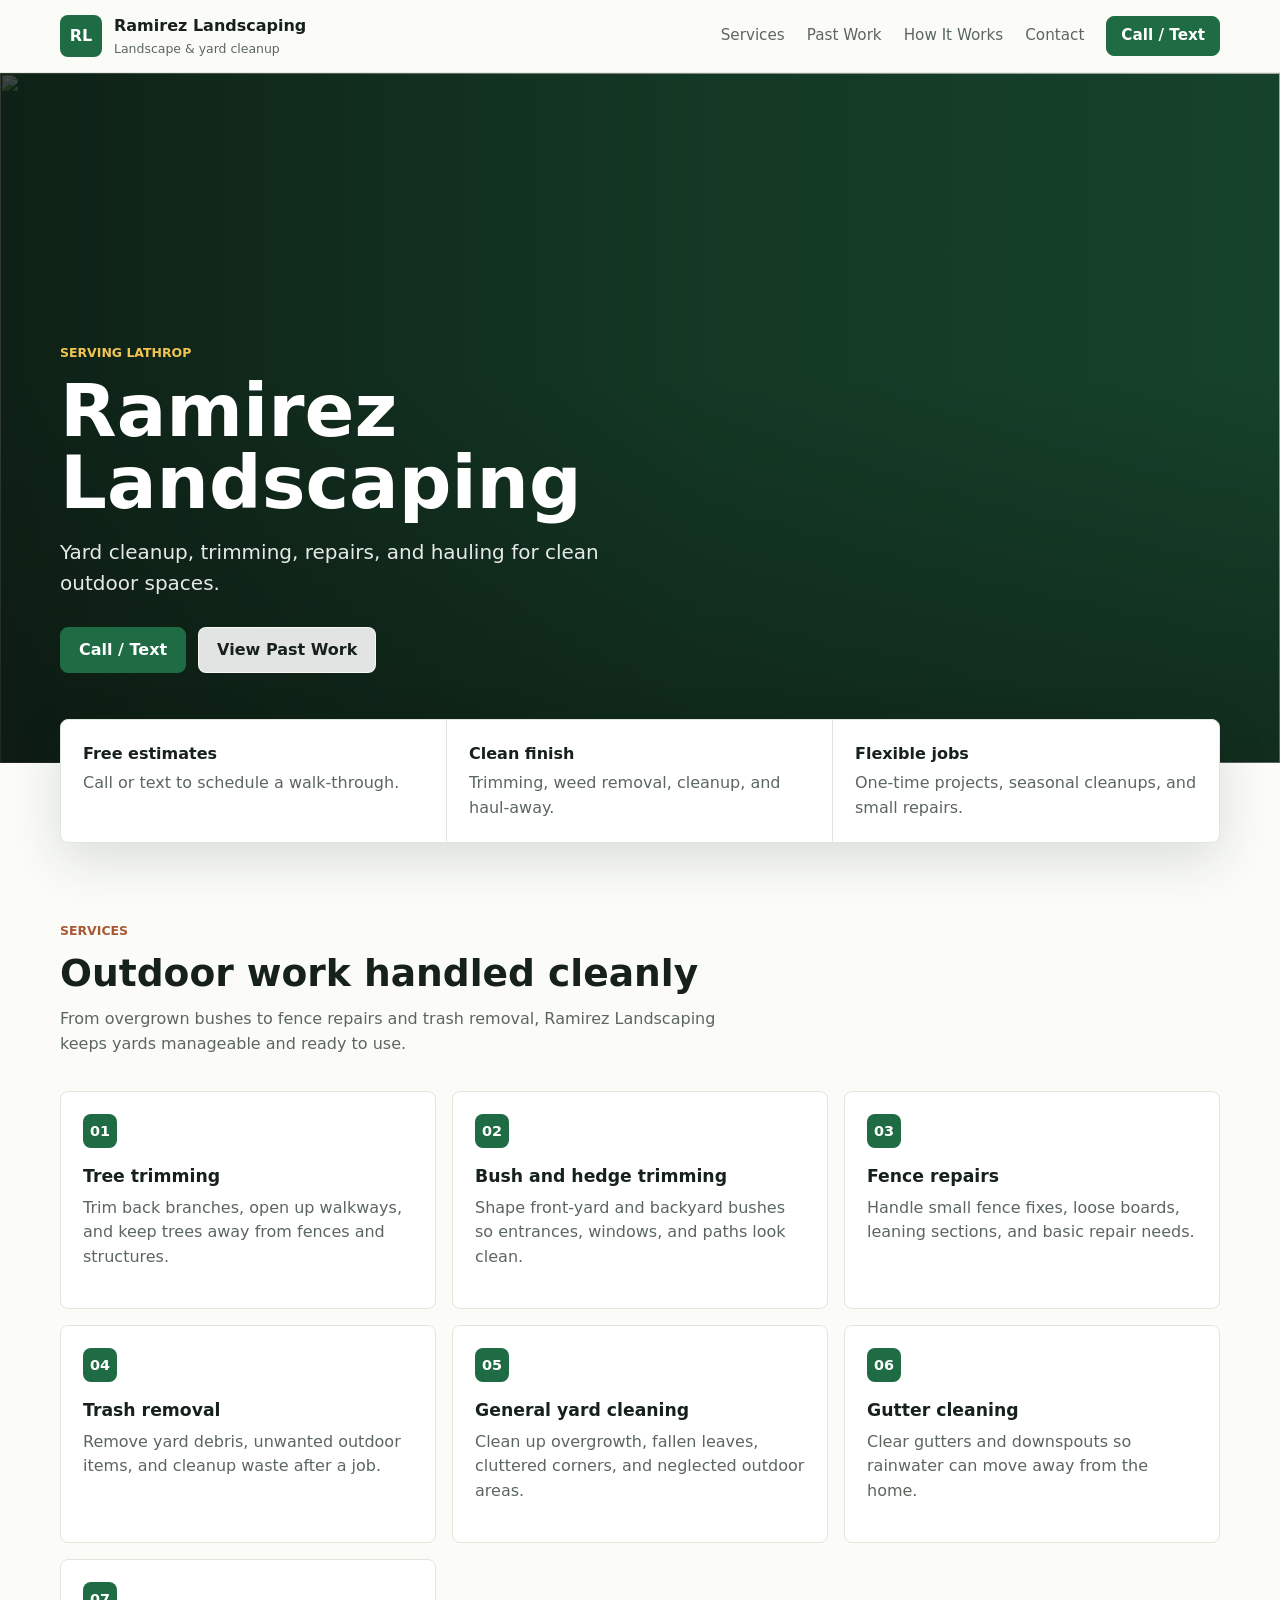
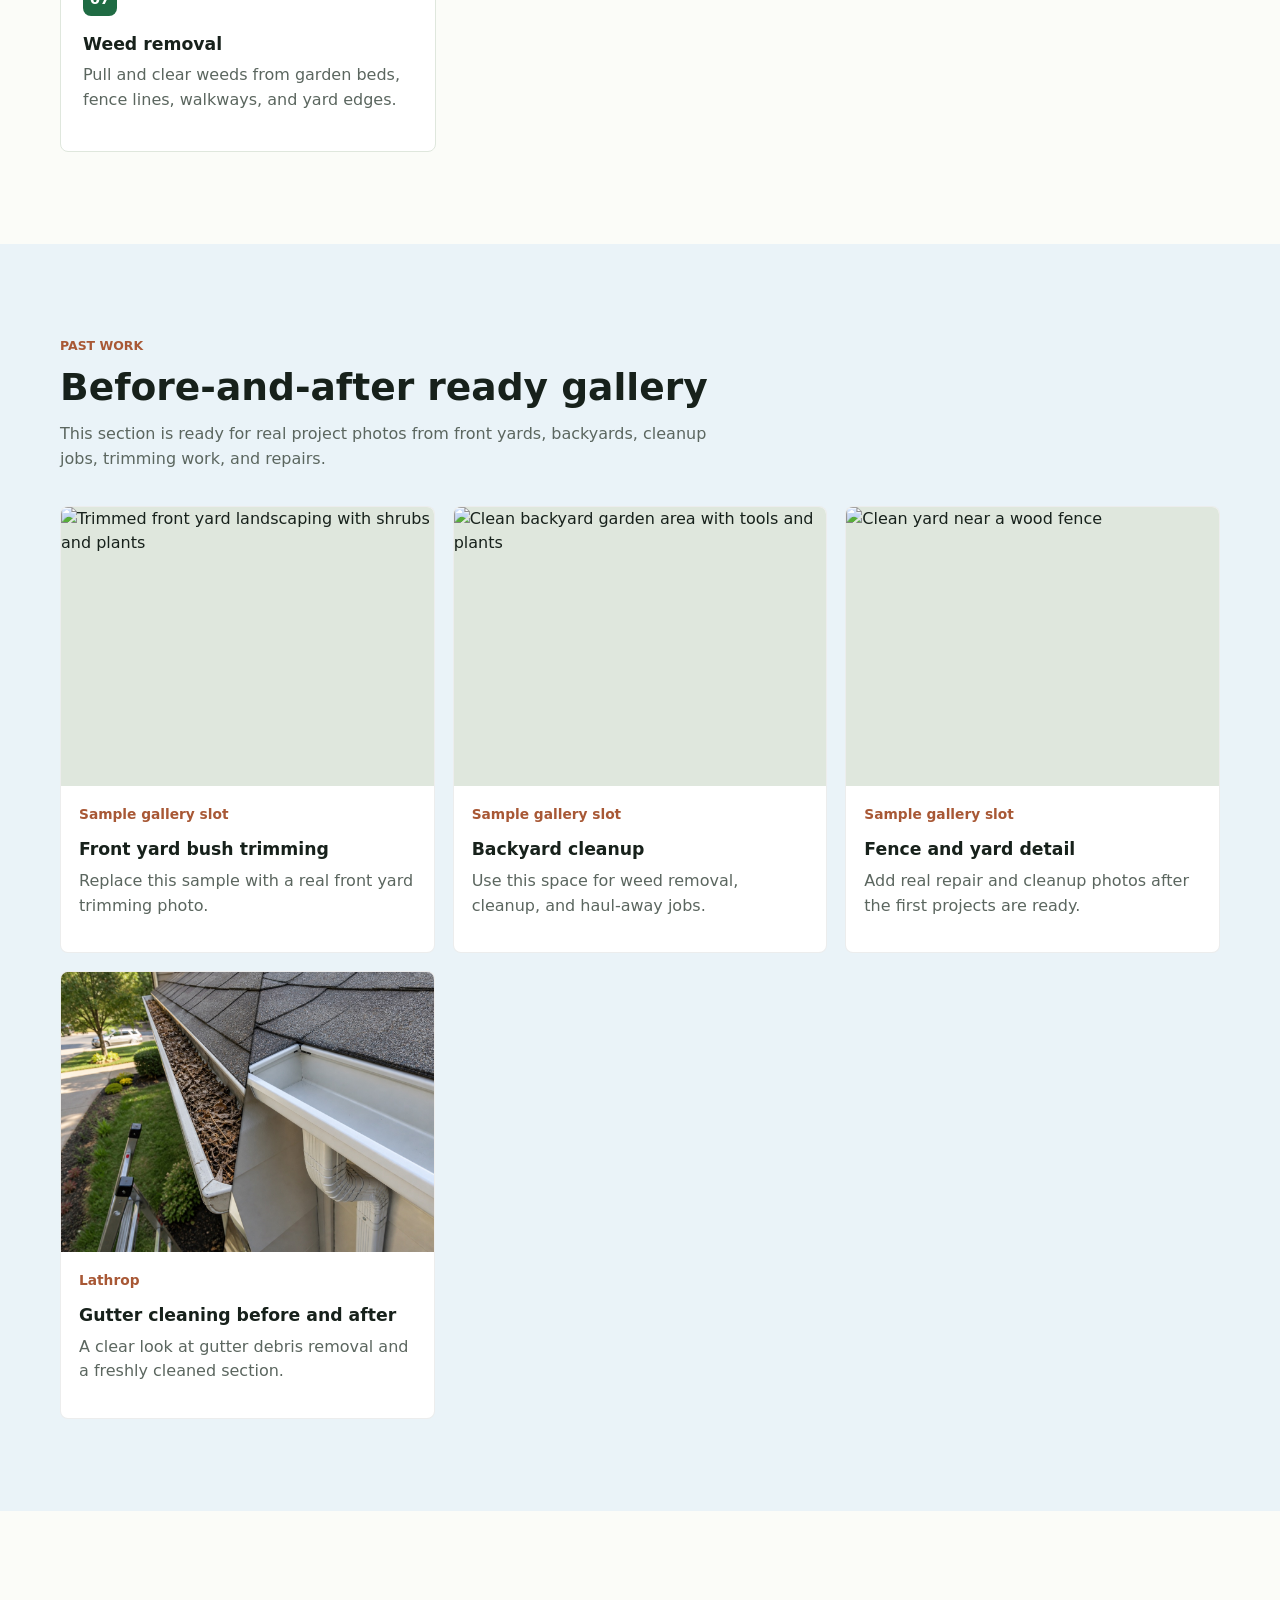
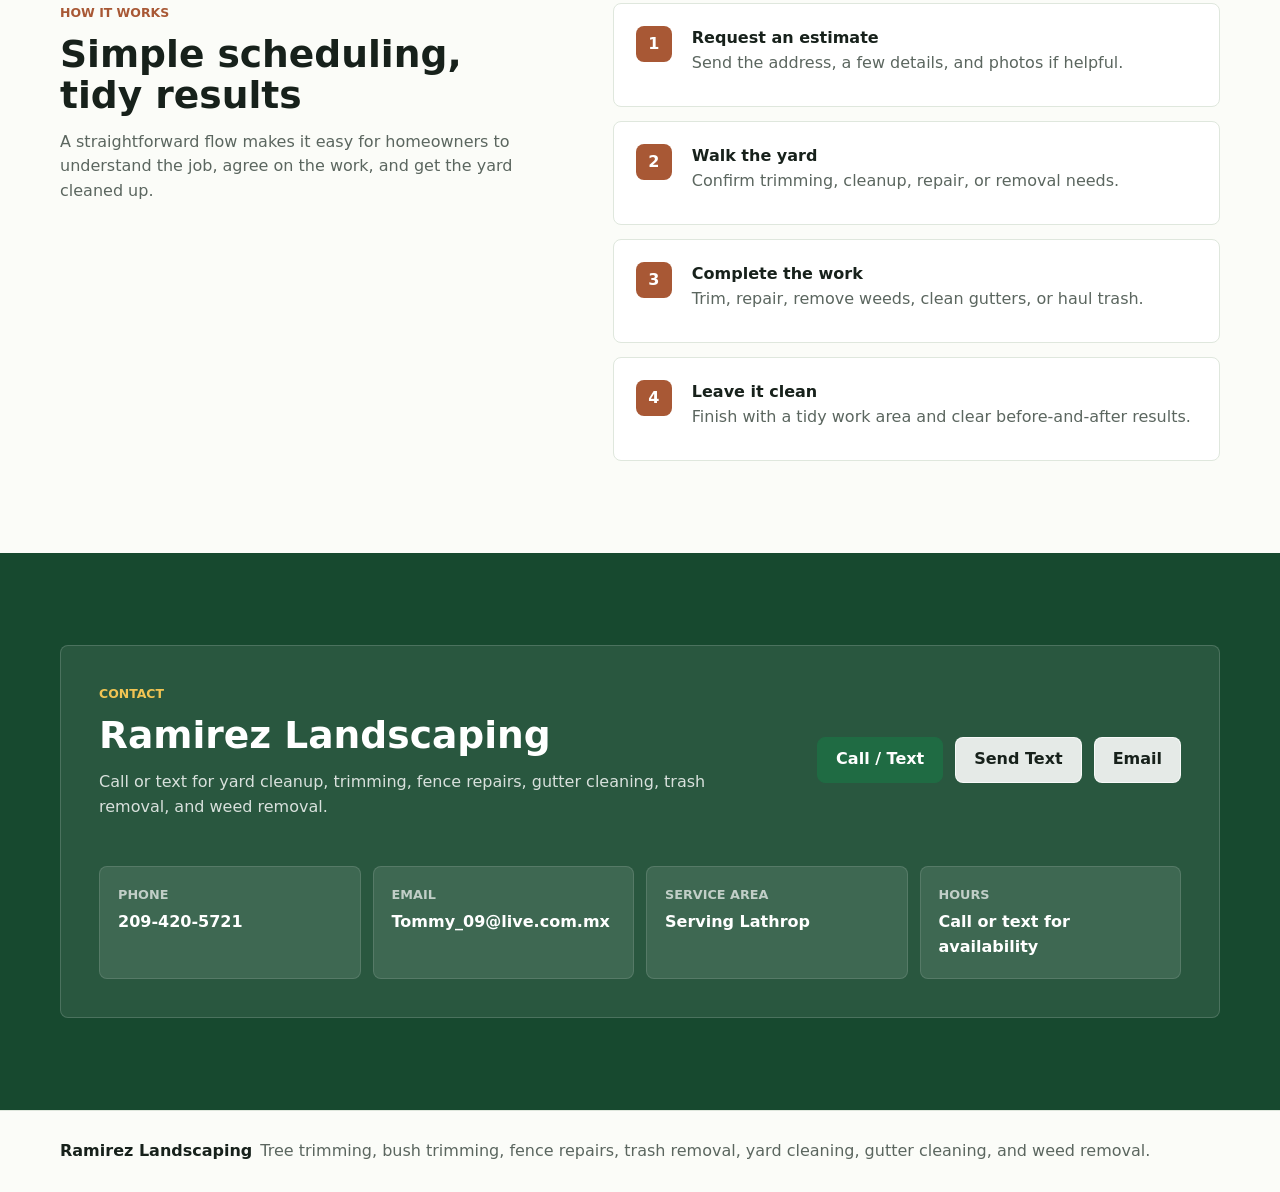
==== index.html @ eb2d7d8d "Initial Ramirez Landscaping website" ====
<!doctype html>
<html lang="en">
  <head>
    <meta charset="utf-8">
    <meta name="viewport" content="width=device-width, initial-scale=1">
    <title>Ramirez Landscaping | Lathrop Yard Cleaning, Trimming, Repairs</title>
    <meta
      name="description"
      content="Ramirez Landscaping helps Lathrop homeowners with tree trimming, bush trimming, fence repairs, trash removal, yard cleaning, gutter cleaning, and weed removal."
    >
    <meta property="og:title" content="Ramirez Landscaping">
    <meta
      property="og:description"
      content="Lathrop landscaping, trimming, repairs, and cleanup services."
    >
    <meta property="og:type" content="website">
    <link rel="preconnect" href="https://images.unsplash.com">
    <link rel="stylesheet" href="styles.css">
  </head>
  <body>
    <a class="skip-link" href="#main">Skip to content</a>

    <header class="site-header">
      <nav class="nav-shell" aria-label="Primary navigation">
        <a class="brand" href="#top" aria-label="Ramirez Landscaping home">
          <span class="brand-mark">RL</span>
          <span>
            <strong data-site-field="businessName">Ramirez Landscaping</strong>
            <small data-site-field="shortLine">Landscape & yard cleanup</small>
          </span>
        </a>

        <button class="menu-toggle" type="button" aria-expanded="false" aria-controls="site-menu">
          <span></span>
          <span></span>
          <span></span>
        </button>

        <div class="site-menu" id="site-menu">
          <a href="#services">Services</a>
          <a href="#work">Past Work</a>
          <a href="#process">How It Works</a>
          <a href="#contact">Contact</a>
          <a class="button button-small js-phone-link" href="#contact">Call / Text</a>
        </div>
      </nav>
    </header>

    <main id="main">
      <section class="hero" id="top">
        <div class="hero-media" aria-hidden="true">
          <img
            data-site-field="heroImage"
            src="https://images.unsplash.com/photo-1416879595882-3373a0480b5b?auto=format&fit=crop&w=1800&q=82"
            alt=""
          >
        </div>
        <div class="hero-content">
          <p class="eyebrow" data-site-field="serviceArea">Serving Lathrop</p>
          <h1 data-site-field="businessName">Ramirez Landscaping</h1>
          <p class="hero-copy" data-site-field="tagline">
            Yard cleanup, trimming, repairs, and hauling for clean outdoor spaces.
          </p>
          <div class="hero-actions" aria-label="Contact actions">
            <a class="button js-phone-link" href="#contact">Call / Text</a>
            <a class="button button-quiet" href="#work">View Past Work</a>
          </div>
        </div>
      </section>

      <section class="quick-strip" aria-label="Service highlights">
        <div>
          <strong>Free estimates</strong>
          <span data-site-field="estimateLine">Call or text to schedule a walk-through.</span>
        </div>
        <div>
          <strong>Clean finish</strong>
          <span>Trimming, weed removal, cleanup, and haul-away.</span>
        </div>
        <div>
          <strong>Flexible jobs</strong>
          <span>One-time projects, seasonal cleanups, and small repairs.</span>
        </div>
      </section>

      <section class="section section-tight" id="services">
        <div class="section-heading">
          <p class="eyebrow">Services</p>
          <h2>Outdoor work handled cleanly</h2>
          <p>
            From overgrown bushes to fence repairs and trash removal, Ramirez Landscaping keeps yards manageable and ready to use.
          </p>
        </div>
        <div class="service-grid" data-services></div>
      </section>

      <section class="section section-band" id="work">
        <div class="section-heading">
          <p class="eyebrow">Past Work</p>
          <h2>Before-and-after ready gallery</h2>
          <p>
            This section is ready for real project photos from front yards, backyards, cleanup jobs, trimming work, and repairs.
          </p>
        </div>
        <div class="gallery-grid" data-gallery></div>
      </section>

      <section class="section" id="process">
        <div class="split-layout">
          <div class="section-heading section-heading-left">
            <p class="eyebrow">How It Works</p>
            <h2>Simple scheduling, tidy results</h2>
            <p>
              A straightforward flow makes it easy for homeowners to understand the job, agree on the work, and get the yard cleaned up.
            </p>
          </div>
          <ol class="process-list">
            <li>
              <strong>Request an estimate</strong>
              <span>Send the address, a few details, and photos if helpful.</span>
            </li>
            <li>
              <strong>Walk the yard</strong>
              <span>Confirm trimming, cleanup, repair, or removal needs.</span>
            </li>
            <li>
              <strong>Complete the work</strong>
              <span>Trim, repair, remove weeds, clean gutters, or haul trash.</span>
            </li>
            <li>
              <strong>Leave it clean</strong>
              <span>Finish with a tidy work area and clear before-and-after results.</span>
            </li>
          </ol>
        </div>
      </section>

      <section class="contact-section" id="contact">
        <div class="contact-panel">
          <div>
            <p class="eyebrow">Contact</p>
            <h2 data-site-field="businessName">Ramirez Landscaping</h2>
            <p data-site-field="contactIntro">
              Call or text for yard cleanup, trimming, fence repairs, gutter cleaning, trash removal, and weed removal.
            </p>
          </div>
          <div class="contact-actions">
            <a class="button js-phone-link" href="#contact">Call / Text</a>
            <a class="button button-quiet js-sms-link" href="#contact">Send Text</a>
            <a class="button button-quiet js-email-link" href="#contact">Email</a>
          </div>
          <dl class="contact-details">
            <div>
              <dt>Phone</dt>
              <dd data-site-field="phoneDisplay">Add phone number before launch</dd>
            </div>
            <div>
              <dt>Email</dt>
              <dd data-site-field="email">Add email before launch</dd>
            </div>
            <div>
              <dt>Service area</dt>
              <dd data-site-field="serviceArea">Serving Lathrop</dd>
            </div>
            <div>
              <dt>Hours</dt>
              <dd data-site-field="hours">Call or text for availability</dd>
            </div>
          </dl>
        </div>
      </section>
    </main>

    <footer class="site-footer">
      <p>
        <strong data-site-field="businessName">Ramirez Landscaping</strong>
        <span data-site-field="footerLine">Tree trimming, bush trimming, fence repairs, trash removal, yard cleaning, gutter cleaning, and weed removal.</span>
      </p>
    </footer>

    <script src="scripts/main.js"></script>
    <script src="https://identity.netlify.com/v1/netlify-identity-widget.js"></script>
  </body>
</html>
---- styles.css ----
:root {
  --ink: #17211b;
  --muted: #5b665f;
  --paper: #fbfcf8;
  --surface: #ffffff;
  --line: #dfe7dd;
  --green: #1f6b43;
  --green-dark: #17492f;
  --clay: #a85835;
  --sun: #f1c453;
  --sky: #eaf3f8;
  --shadow: 0 16px 50px rgba(23, 33, 27, 0.14);
  --max-width: 1160px;
}

* {
  box-sizing: border-box;
}

html {
  scroll-behavior: smooth;
}

body {
  margin: 0;
  color: var(--ink);
  background: var(--paper);
  font-family: Inter, ui-sans-serif, system-ui, -apple-system, BlinkMacSystemFont, "Segoe UI", sans-serif;
  line-height: 1.55;
}

img {
  display: block;
  max-width: 100%;
}

a {
  color: inherit;
  text-decoration: none;
}

.skip-link {
  position: absolute;
  left: 16px;
  top: -80px;
  z-index: 30;
  padding: 10px 14px;
  color: var(--surface);
  background: var(--green-dark);
  border-radius: 6px;
}

.skip-link:focus {
  top: 16px;
}

.site-header {
  position: sticky;
  top: 0;
  z-index: 20;
  background: rgba(251, 252, 248, 0.93);
  border-bottom: 1px solid rgba(223, 231, 221, 0.8);
  backdrop-filter: blur(14px);
}

.nav-shell {
  width: min(var(--max-width), calc(100% - 32px));
  min-height: 72px;
  margin: 0 auto;
  display: flex;
  align-items: center;
  justify-content: space-between;
  gap: 24px;
}

.brand {
  display: inline-flex;
  align-items: center;
  gap: 12px;
  min-width: 0;
}

.brand-mark {
  width: 42px;
  height: 42px;
  display: grid;
  place-items: center;
  flex: 0 0 auto;
  color: var(--surface);
  background: var(--green);
  border-radius: 8px;
  font-weight: 800;
}

.brand strong,
.brand small {
  display: block;
}

.brand strong {
  font-size: 1rem;
}

.brand small {
  color: var(--muted);
  font-size: 0.78rem;
}

.site-menu {
  display: flex;
  align-items: center;
  gap: 22px;
  color: var(--muted);
  font-size: 0.95rem;
}

.site-menu a:not(.button):hover {
  color: var(--green-dark);
}

.menu-toggle {
  width: 42px;
  height: 42px;
  display: none;
  place-items: center;
  gap: 4px;
  padding: 10px;
  background: var(--surface);
  border: 1px solid var(--line);
  border-radius: 8px;
}

.menu-toggle span {
  width: 18px;
  height: 2px;
  background: var(--ink);
}

.button {
  display: inline-flex;
  align-items: center;
  justify-content: center;
  min-height: 46px;
  padding: 0 18px;
  color: var(--surface);
  background: var(--green);
  border: 1px solid var(--green);
  border-radius: 8px;
  font-weight: 750;
  white-space: nowrap;
  transition: transform 150ms ease, background 150ms ease, border-color 150ms ease;
}

.button:hover {
  background: var(--green-dark);
  border-color: var(--green-dark);
  transform: translateY(-1px);
}

.button-small {
  min-height: 40px;
  padding: 0 14px;
}

.button-quiet {
  color: var(--ink);
  background: rgba(255, 255, 255, 0.88);
  border-color: rgba(255, 255, 255, 0.72);
}

.button-quiet:hover {
  color: var(--surface);
}

.hero {
  position: relative;
  min-height: 690px;
  display: grid;
  align-items: end;
  overflow: hidden;
  background: var(--green-dark);
}

.hero-media {
  position: absolute;
  inset: 0;
}

.hero-media::after {
  content: "";
  position: absolute;
  inset: 0;
  background:
    linear-gradient(90deg, rgba(12, 22, 15, 0.78), rgba(12, 22, 15, 0.3) 55%, rgba(12, 22, 15, 0.1)),
    linear-gradient(0deg, rgba(12, 22, 15, 0.52), rgba(12, 22, 15, 0.04) 56%);
}

.hero-media img {
  width: 100%;
  height: 100%;
  object-fit: cover;
}

.hero-content {
  position: relative;
  z-index: 1;
  width: min(var(--max-width), calc(100% - 32px));
  margin: 0 auto;
  padding: 0 0 90px;
  color: var(--surface);
}

.eyebrow {
  margin: 0 0 12px;
  color: var(--clay);
  font-size: 0.78rem;
  font-weight: 850;
  text-transform: uppercase;
}

.hero .eyebrow {
  color: var(--sun);
}

h1,
h2,
h3,
p {
  margin-top: 0;
}

h1 {
  max-width: 760px;
  margin-bottom: 18px;
  font-size: 4.6rem;
  line-height: 0.98;
}

h2 {
  margin-bottom: 14px;
  font-size: 2.35rem;
  line-height: 1.08;
}

h3 {
  margin-bottom: 8px;
  font-size: 1.08rem;
  line-height: 1.25;
}

.hero-copy {
  max-width: 620px;
  margin-bottom: 28px;
  color: rgba(255, 255, 255, 0.9);
  font-size: 1.25rem;
}

.hero-actions,
.contact-actions {
  display: flex;
  flex-wrap: wrap;
  gap: 12px;
}

.quick-strip {
  width: min(var(--max-width), calc(100% - 32px));
  margin: -44px auto 0;
  position: relative;
  z-index: 4;
  display: grid;
  grid-template-columns: repeat(3, minmax(0, 1fr));
  overflow: hidden;
  background: var(--surface);
  border: 1px solid var(--line);
  border-radius: 8px;
  box-shadow: var(--shadow);
}

.quick-strip div {
  min-height: 112px;
  padding: 22px;
  border-right: 1px solid var(--line);
}

.quick-strip div:last-child {
  border-right: 0;
}

.quick-strip strong,
.quick-strip span {
  display: block;
}

.quick-strip span {
  margin-top: 4px;
  color: var(--muted);
}

.section {
  width: min(var(--max-width), calc(100% - 32px));
  margin: 0 auto;
  padding: 92px 0;
}

.section-tight {
  padding-top: 78px;
}

.section-band {
  width: 100%;
  max-width: none;
  padding-right: max(16px, calc((100% - var(--max-width)) / 2));
  padding-left: max(16px, calc((100% - var(--max-width)) / 2));
  background: var(--sky);
}

.section-heading {
  max-width: 680px;
  margin-bottom: 34px;
}

.section-heading p:not(.eyebrow),
.contact-panel p,
.process-list span,
.service-card p,
.gallery-card p {
  color: var(--muted);
}

.section-heading-left {
  margin-bottom: 0;
}

.service-grid {
  display: grid;
  grid-template-columns: repeat(3, minmax(0, 1fr));
  gap: 16px;
}

.service-card {
  min-height: 184px;
  padding: 22px;
  background: var(--surface);
  border: 1px solid var(--line);
  border-radius: 8px;
}

.service-card .service-number {
  display: inline-flex;
  align-items: center;
  justify-content: center;
  width: 34px;
  height: 34px;
  margin-bottom: 18px;
  color: var(--surface);
  background: var(--green);
  border-radius: 8px;
  font-weight: 850;
  font-size: 0.9rem;
}

.gallery-grid {
  display: grid;
  grid-template-columns: repeat(3, minmax(0, 1fr));
  gap: 18px;
}

.gallery-card {
  overflow: hidden;
  background: var(--surface);
  border: 1px solid rgba(23, 33, 27, 0.08);
  border-radius: 8px;
}

.gallery-card img {
  width: 100%;
  aspect-ratio: 4 / 3;
  object-fit: cover;
  background: #dfe7dd;
}

.gallery-card div {
  padding: 18px;
}

.gallery-card .location {
  color: var(--clay);
  font-size: 0.86rem;
  font-weight: 800;
}

.split-layout {
  display: grid;
  grid-template-columns: minmax(0, 0.9fr) minmax(0, 1.1fr);
  gap: 56px;
  align-items: start;
}

.process-list {
  margin: 0;
  padding: 0;
  list-style: none;
  display: grid;
  gap: 14px;
  counter-reset: steps;
}

.process-list li {
  position: relative;
  min-height: 104px;
  padding: 22px 22px 22px 78px;
  background: var(--surface);
  border: 1px solid var(--line);
  border-radius: 8px;
  counter-increment: steps;
}

.process-list li::before {
  content: counter(steps);
  position: absolute;
  left: 22px;
  top: 22px;
  width: 36px;
  height: 36px;
  display: grid;
  place-items: center;
  color: var(--surface);
  background: var(--clay);
  border-radius: 8px;
  font-weight: 850;
}

.process-list strong,
.process-list span {
  display: block;
}

.contact-section {
  padding: 92px 16px;
  background: var(--green-dark);
}

.contact-panel {
  width: min(var(--max-width), 100%);
  margin: 0 auto;
  padding: 38px;
  display: grid;
  grid-template-columns: minmax(0, 1.2fr) auto;
  gap: 30px;
  align-items: center;
  color: var(--surface);
  background: rgba(255, 255, 255, 0.08);
  border: 1px solid rgba(255, 255, 255, 0.16);
  border-radius: 8px;
}

.contact-panel .eyebrow {
  color: var(--sun);
}

.contact-panel p {
  max-width: 660px;
  color: rgba(255, 255, 255, 0.82);
}

.contact-details {
  grid-column: 1 / -1;
  margin: 0;
  display: grid;
  grid-template-columns: repeat(4, minmax(0, 1fr));
  gap: 12px;
}

.contact-details div {
  min-height: 96px;
  padding: 18px;
  background: rgba(255, 255, 255, 0.1);
  border: 1px solid rgba(255, 255, 255, 0.12);
  border-radius: 8px;
}

.contact-details dt {
  margin-bottom: 6px;
  color: rgba(255, 255, 255, 0.68);
  font-size: 0.8rem;
  font-weight: 850;
  text-transform: uppercase;
}

.contact-details dd {
  margin: 0;
  overflow-wrap: anywhere;
  font-weight: 750;
}

.site-footer {
  padding: 28px 16px;
  color: var(--muted);
  background: var(--paper);
  border-top: 1px solid var(--line);
}

.site-footer p {
  width: min(var(--max-width), 100%);
  margin: 0 auto;
  display: flex;
  flex-wrap: wrap;
  gap: 8px;
}

.site-footer strong {
  color: var(--ink);
}

@media (max-width: 900px) {
  h1 {
    font-size: 3.35rem;
  }

  h2 {
    font-size: 2rem;
  }

  .menu-toggle {
    display: grid;
  }

  .site-menu {
    position: absolute;
    left: 16px;
    right: 16px;
    top: 76px;
    display: none;
    flex-direction: column;
    align-items: stretch;
    gap: 0;
    padding: 8px;
    background: var(--surface);
    border: 1px solid var(--line);
    border-radius: 8px;
    box-shadow: var(--shadow);
  }

  .site-menu.is-open {
    display: flex;
  }

  .site-menu a {
    padding: 12px;
  }

  .site-menu .button {
    margin-top: 6px;
  }

  .quick-strip,
  .service-grid,
  .gallery-grid,
  .split-layout,
  .contact-panel,
  .contact-details {
    grid-template-columns: 1fr;
  }

  .quick-strip div {
    border-right: 0;
    border-bottom: 1px solid var(--line);
  }

  .quick-strip div:last-child {
    border-bottom: 0;
  }

  .contact-panel {
    padding: 28px;
  }
}

@media (max-width: 560px) {
  .nav-shell {
    width: min(100% - 24px, var(--max-width));
    min-height: 66px;
  }

  .brand small {
    display: none;
  }

  .brand-mark {
    width: 38px;
    height: 38px;
  }

  .hero {
    min-height: 620px;
  }

  .hero-content {
    width: min(100% - 24px, var(--max-width));
    padding-bottom: 76px;
  }

  h1 {
    font-size: 2.55rem;
  }

  h2 {
    font-size: 1.72rem;
  }

  .hero-copy {
    font-size: 1.05rem;
  }

  .button {
    width: 100%;
  }

  .quick-strip,
  .section {
    width: min(100% - 24px, var(--max-width));
  }

  .section {
    padding: 68px 0;
  }

  .section-band {
    width: 100%;
    padding-right: 12px;
    padding-left: 12px;
  }

  .service-card,
  .gallery-card div,
  .process-list li {
    padding: 18px;
  }

  .process-list li {
    padding-left: 68px;
  }

  .process-list li::before {
    left: 18px;
    top: 18px;
  }

  .contact-section {
    padding: 68px 12px;
  }

  .contact-panel {
    padding: 22px;
  }
}
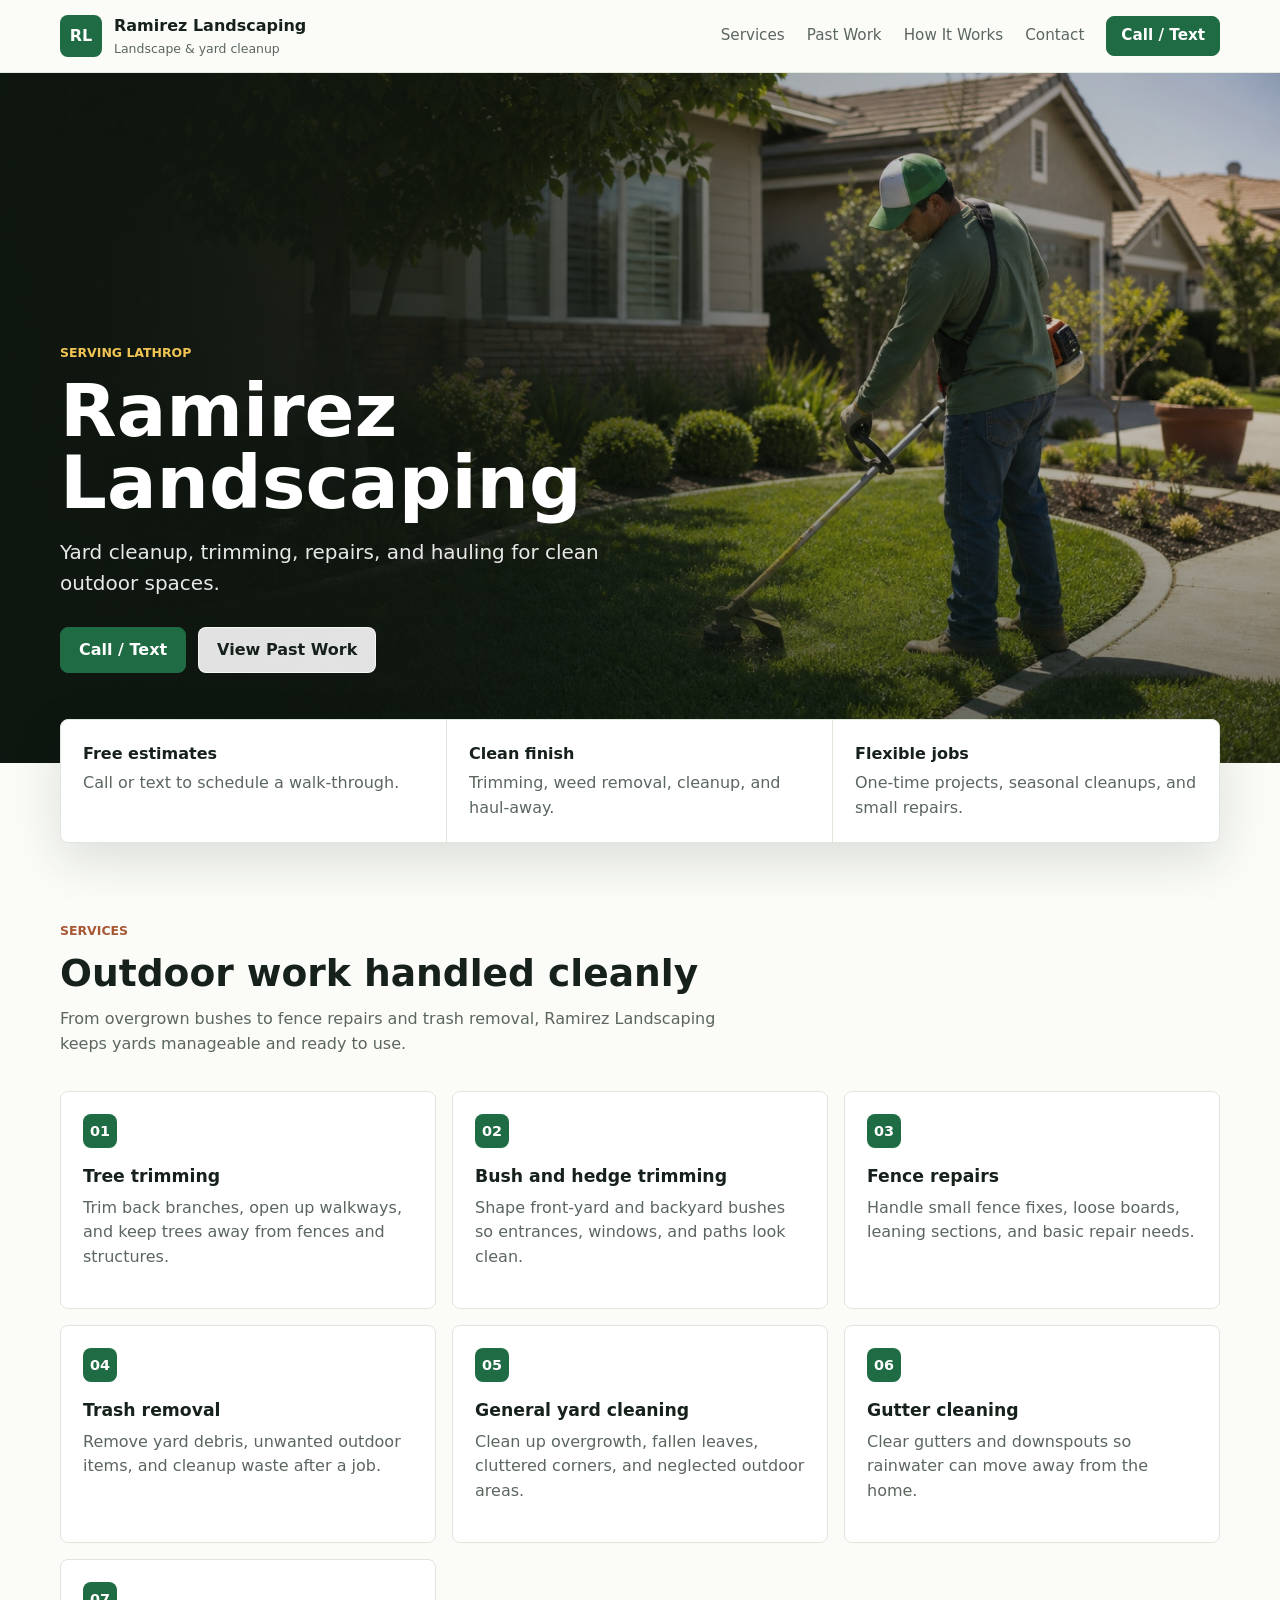
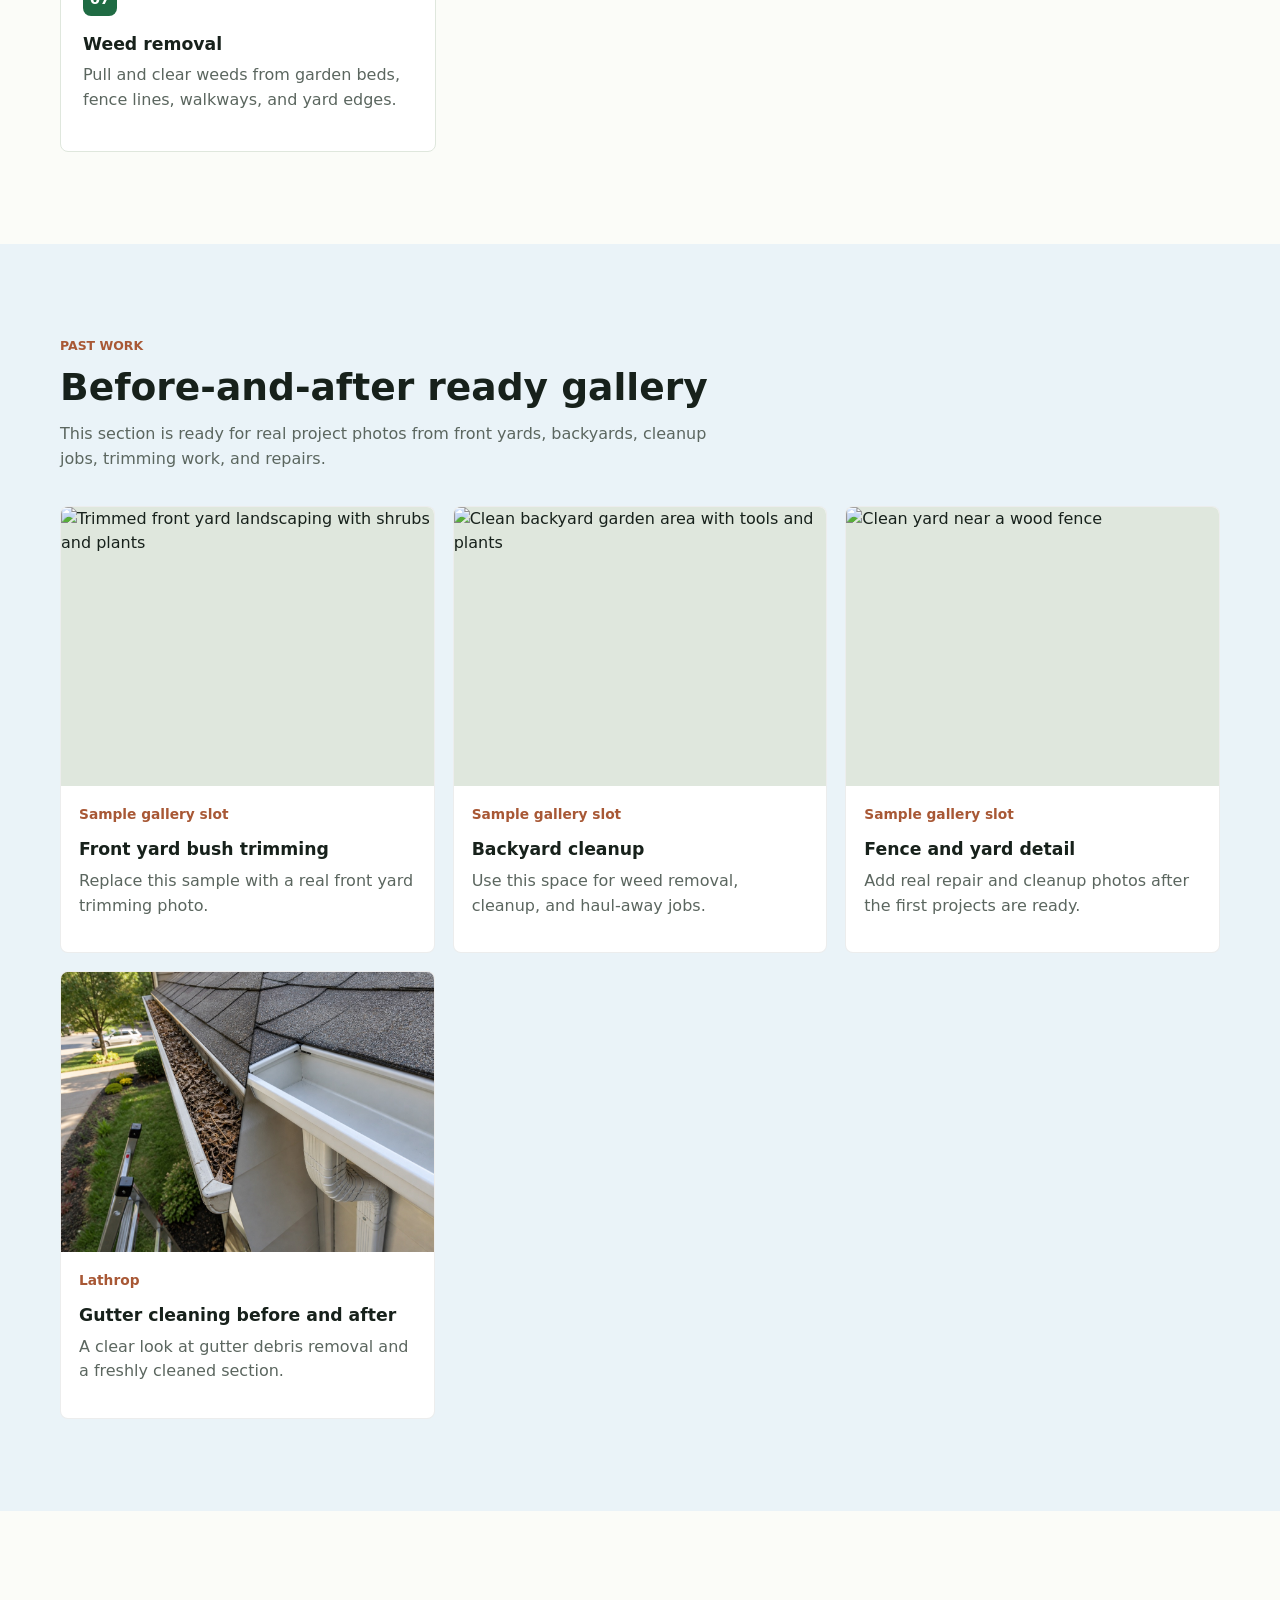
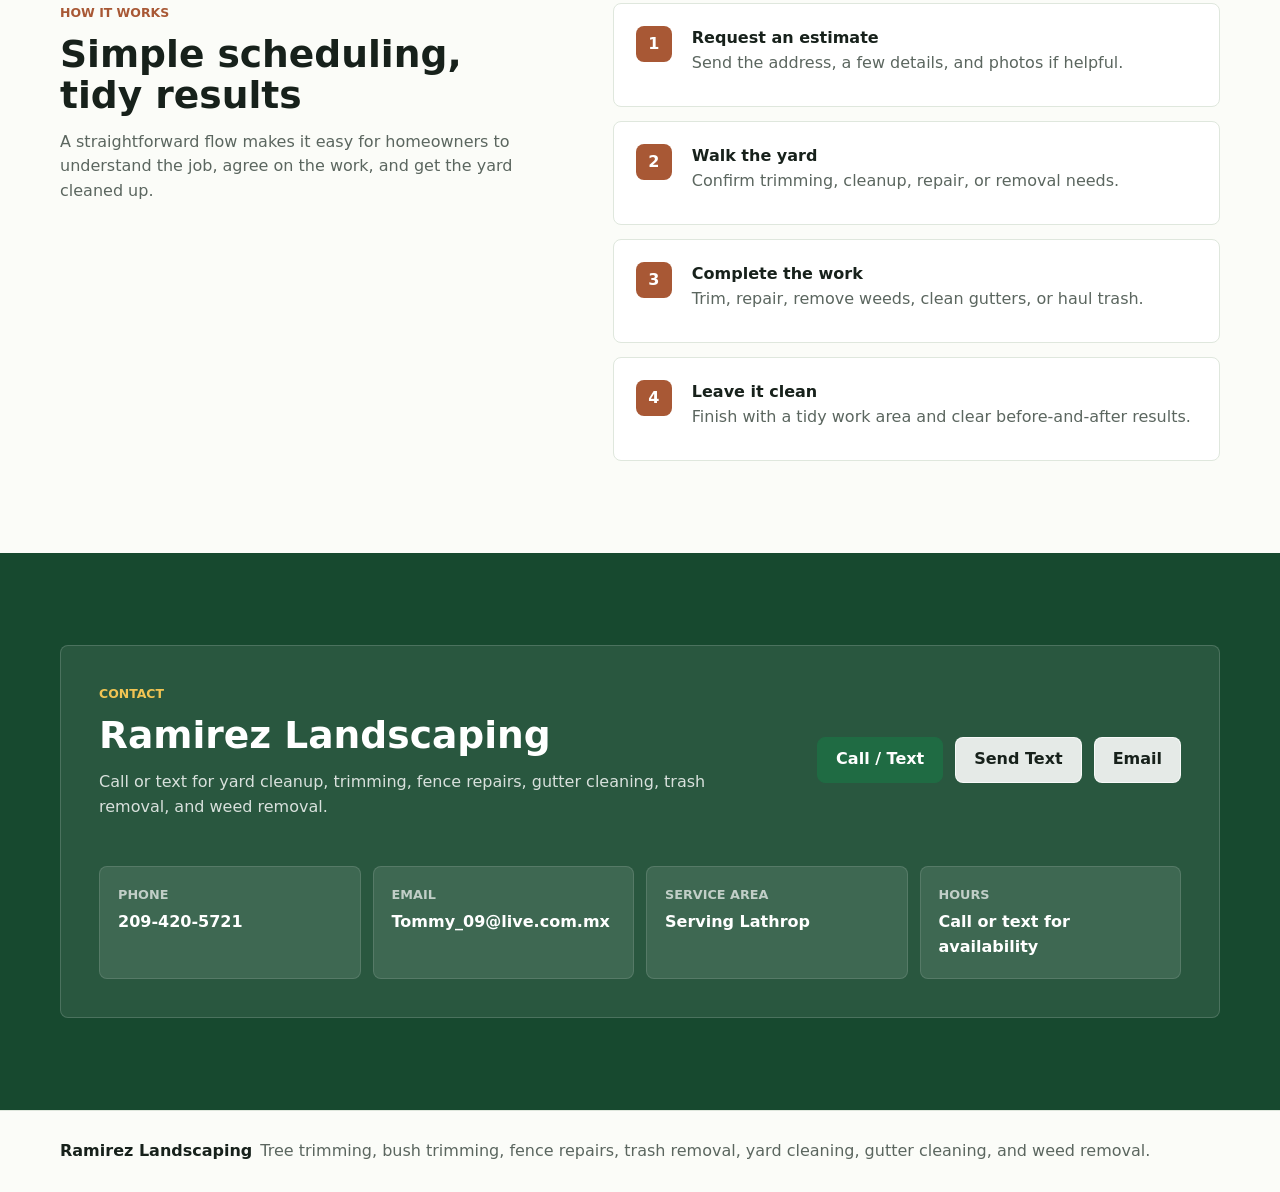
==== commit a21355a8: "Update homepage hero image" ====
--- a/index.html
+++ b/index.html
@@ -51,7 +51,7 @@
         <div class="hero-media" aria-hidden="true">
           <img
             data-site-field="heroImage"
-            src="https://images.unsplash.com/photo-1416879595882-3373a0480b5b?auto=format&fit=crop&w=1800&q=82"
+            src="/assets/uploads/hero-lawn-trimming.jpg"
             alt=""
           >
         </div>
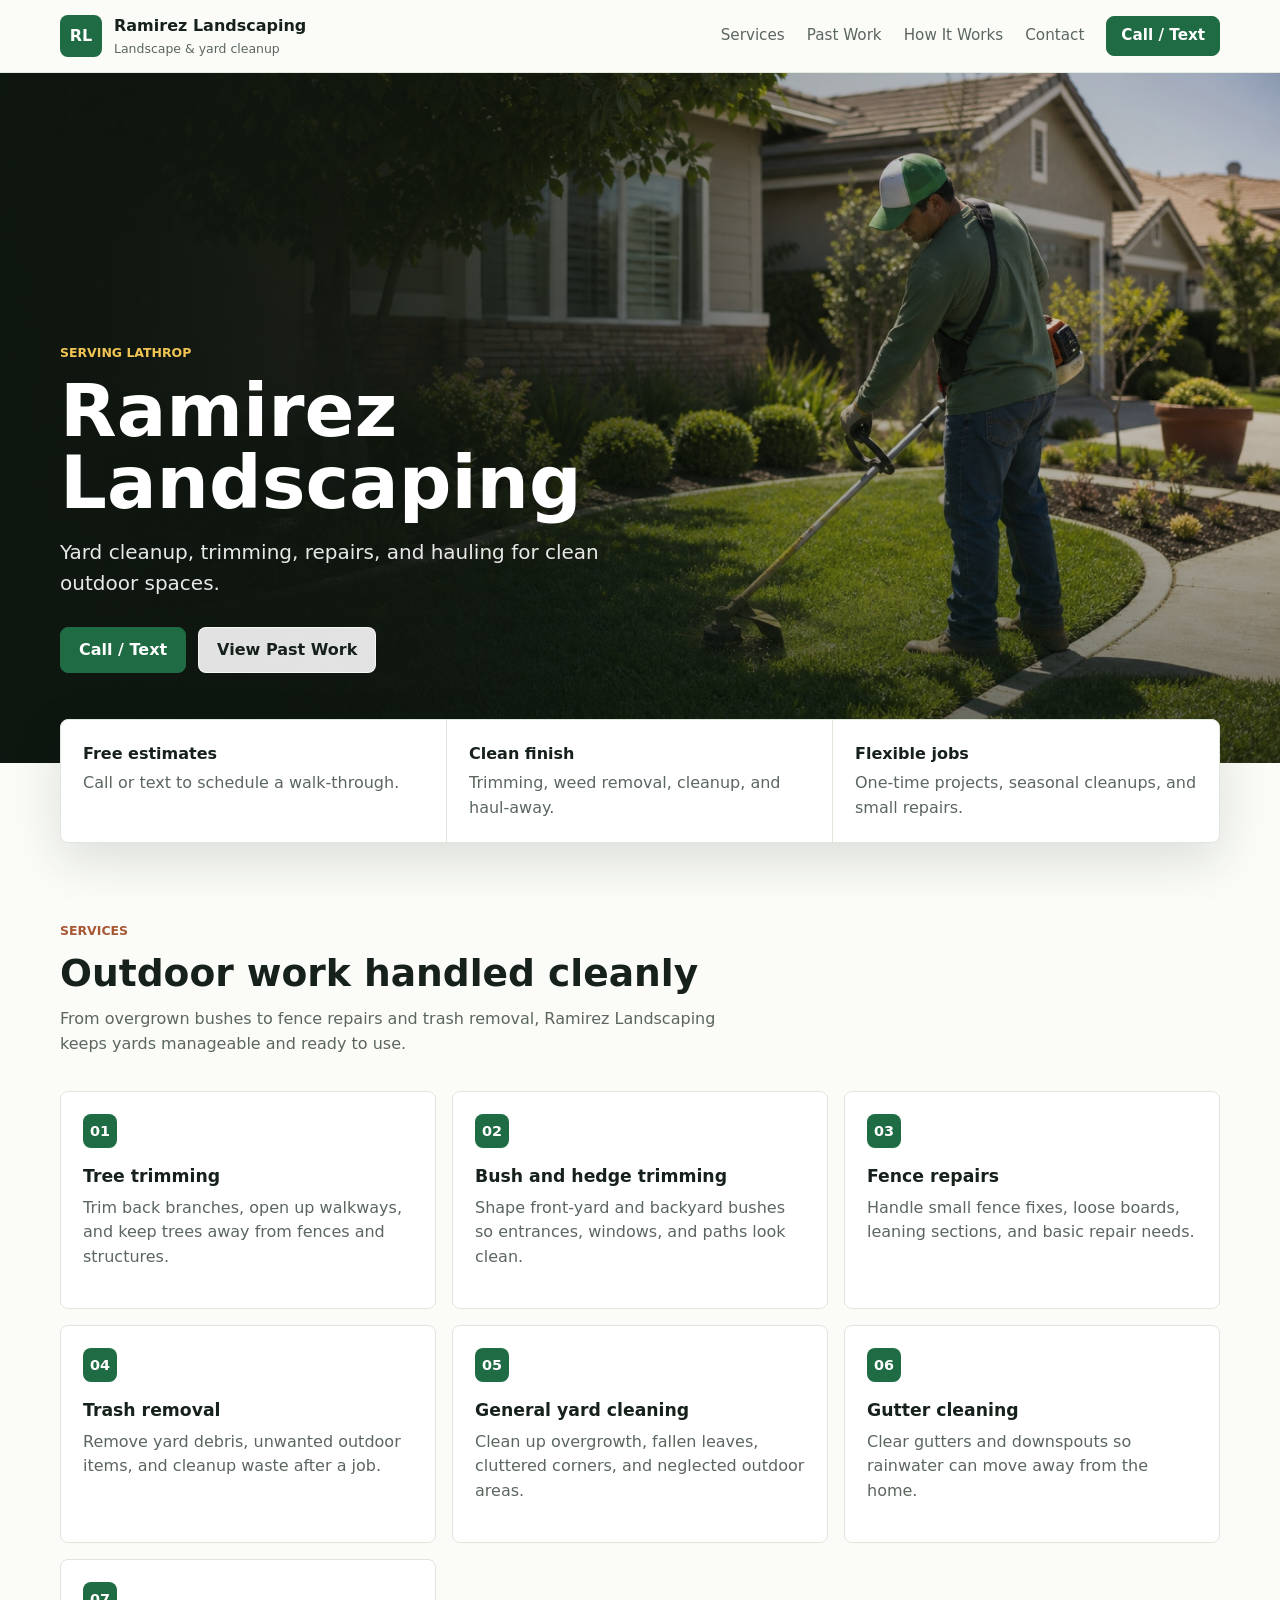
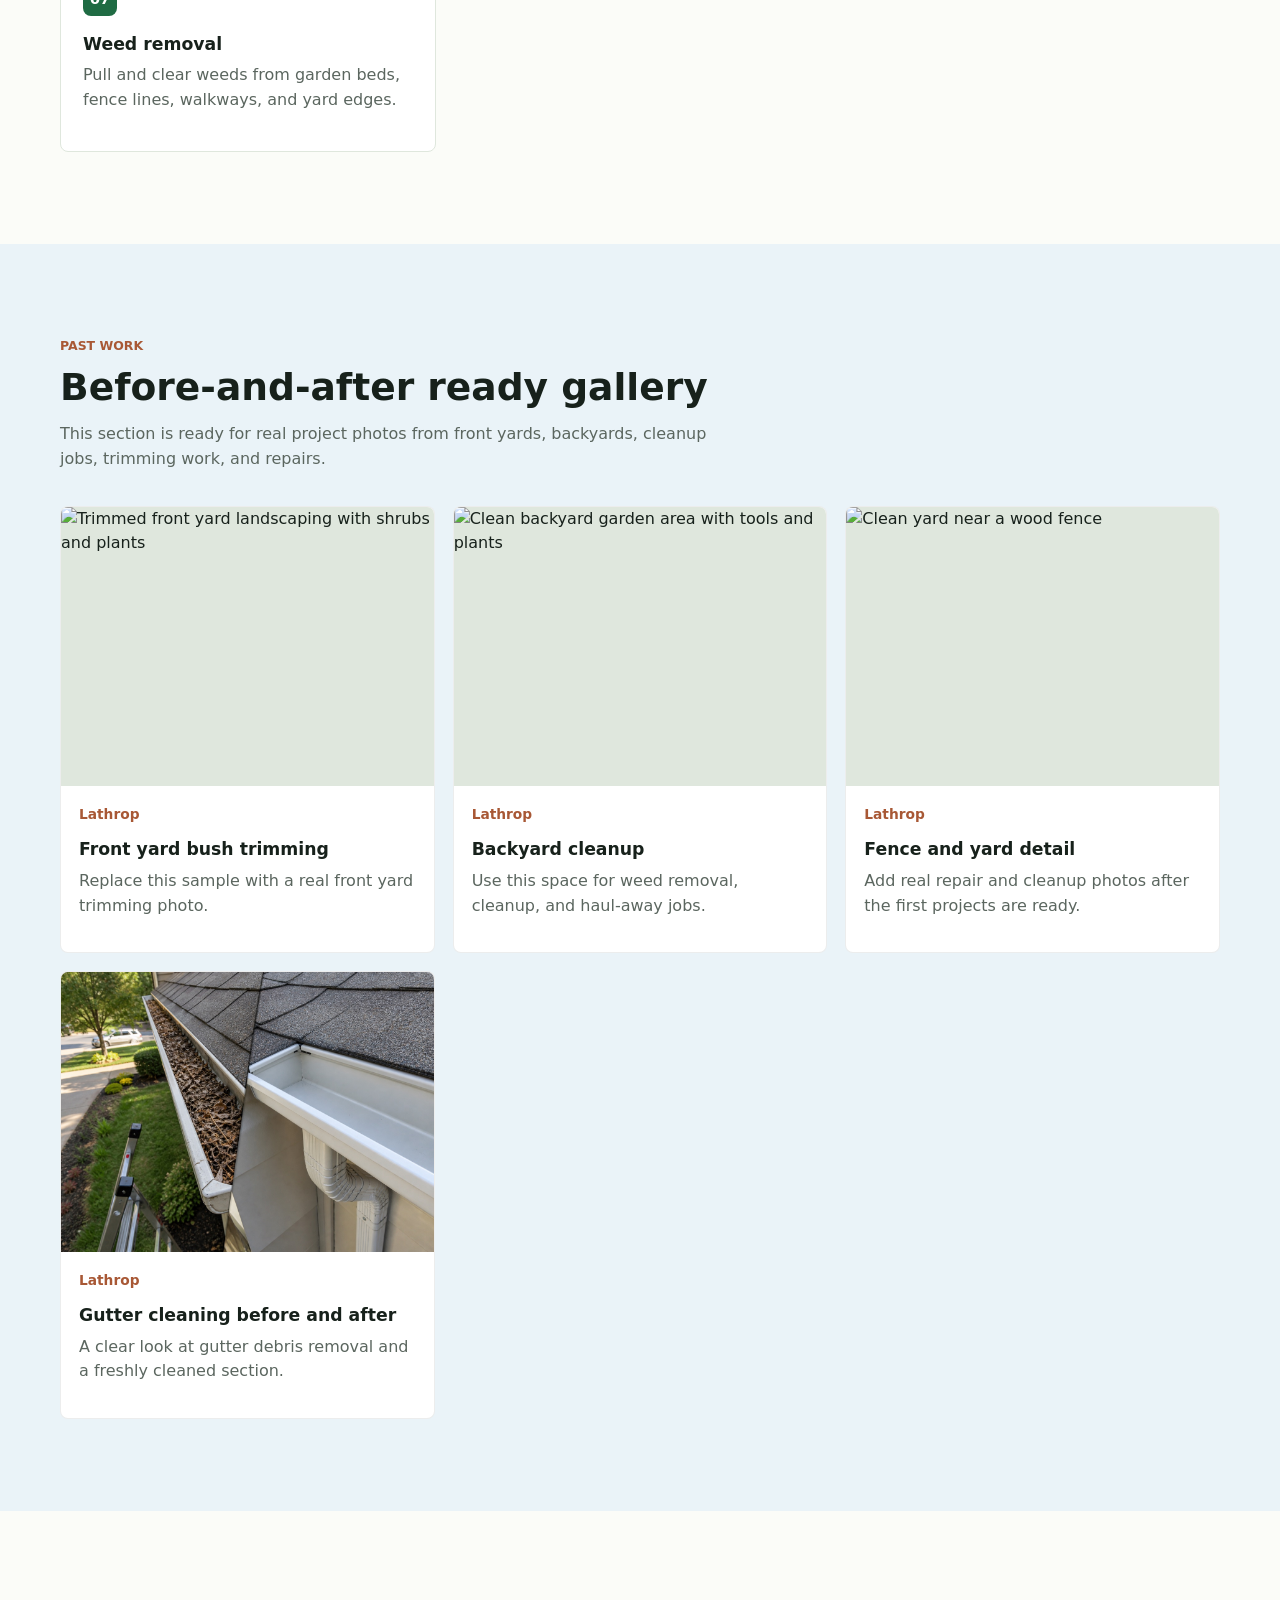
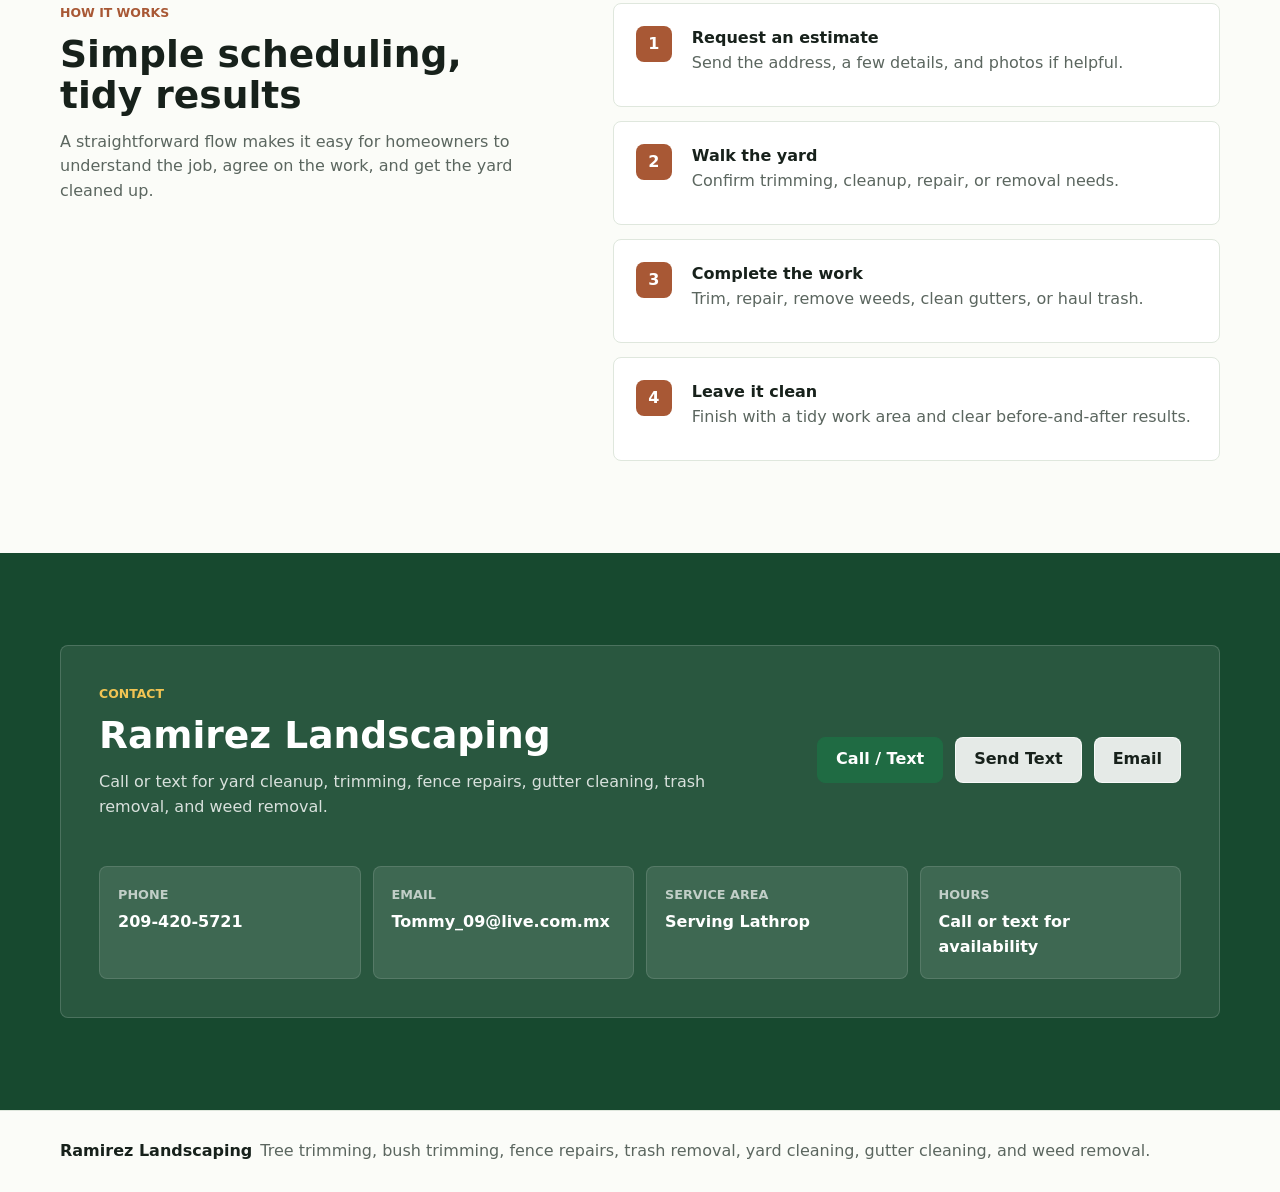
==== commit 09687232: "Use relative image paths" ====
--- a/index.html
+++ b/index.html
@@ -51,7 +51,7 @@
         <div class="hero-media" aria-hidden="true">
           <img
             data-site-field="heroImage"
-            src="/assets/uploads/hero-lawn-trimming.jpg"
+            src="assets/uploads/hero-lawn-trimming.jpg"
             alt=""
           >
         </div>
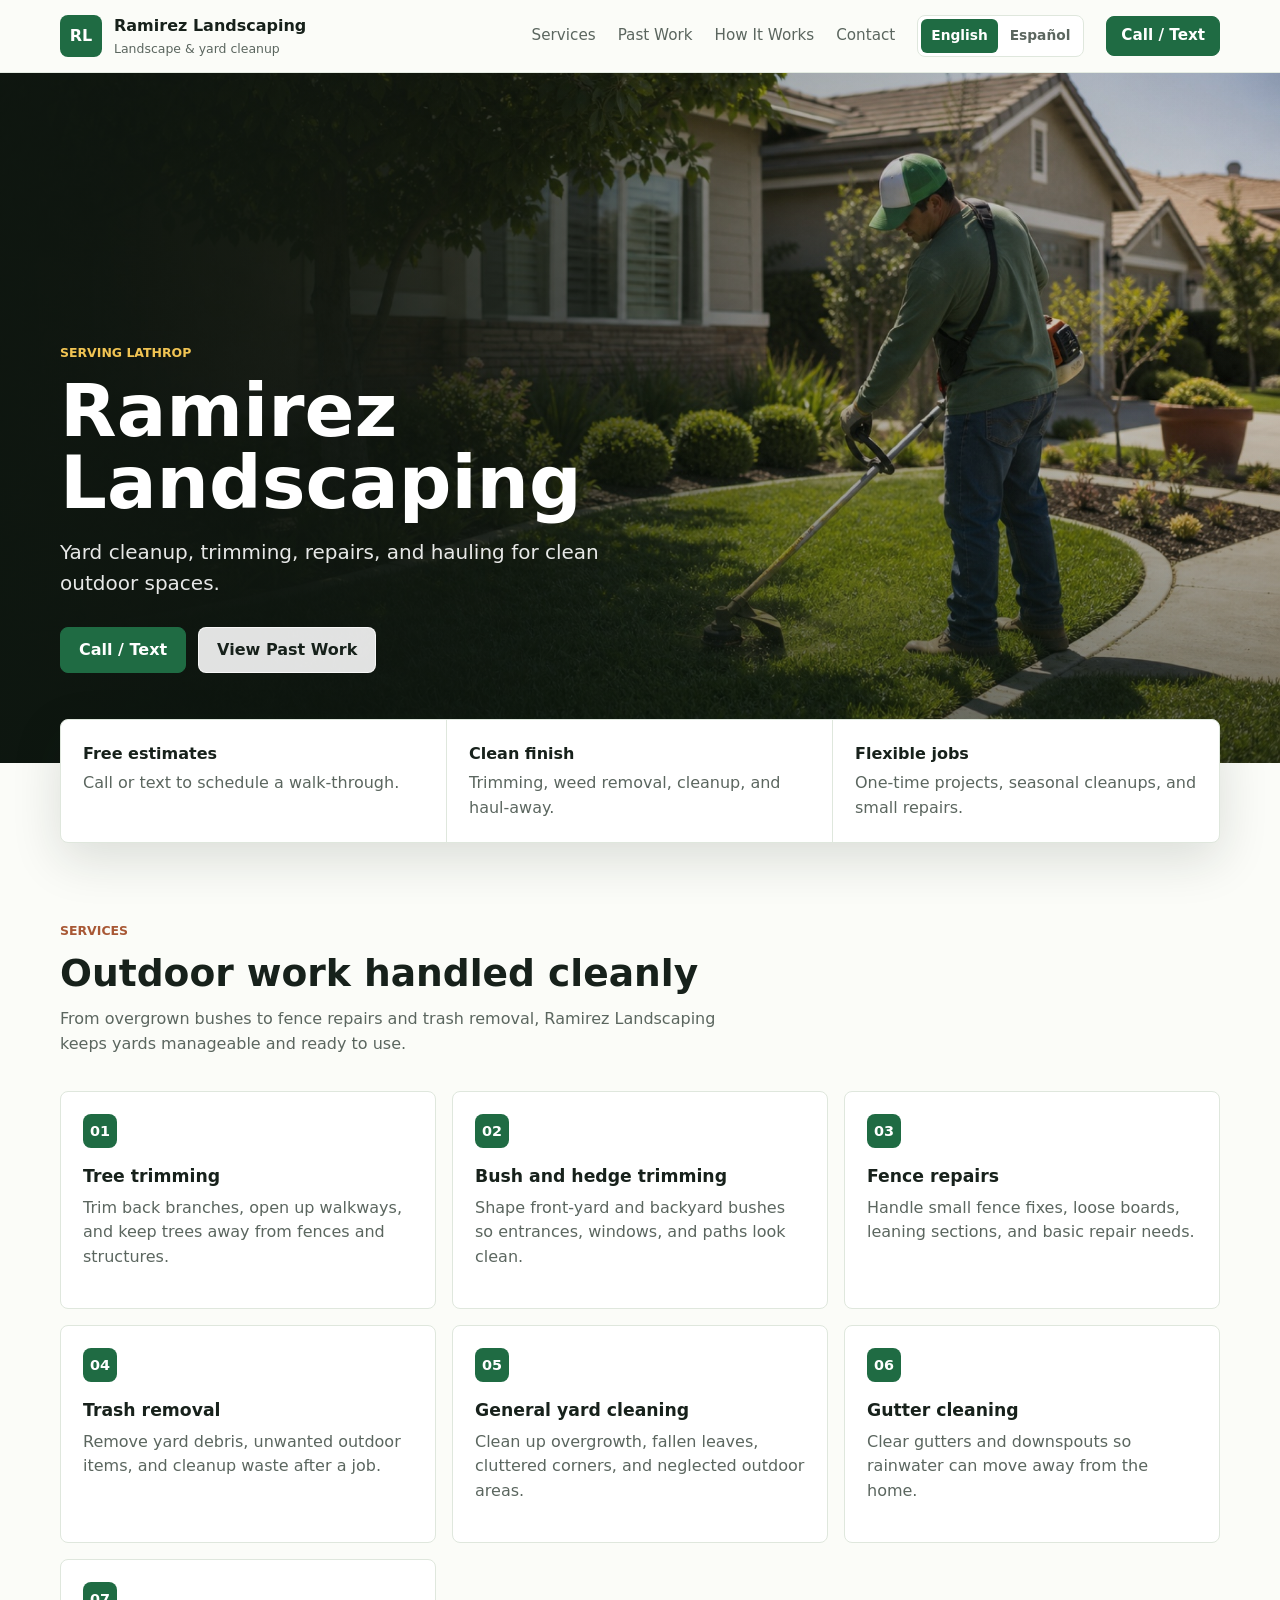
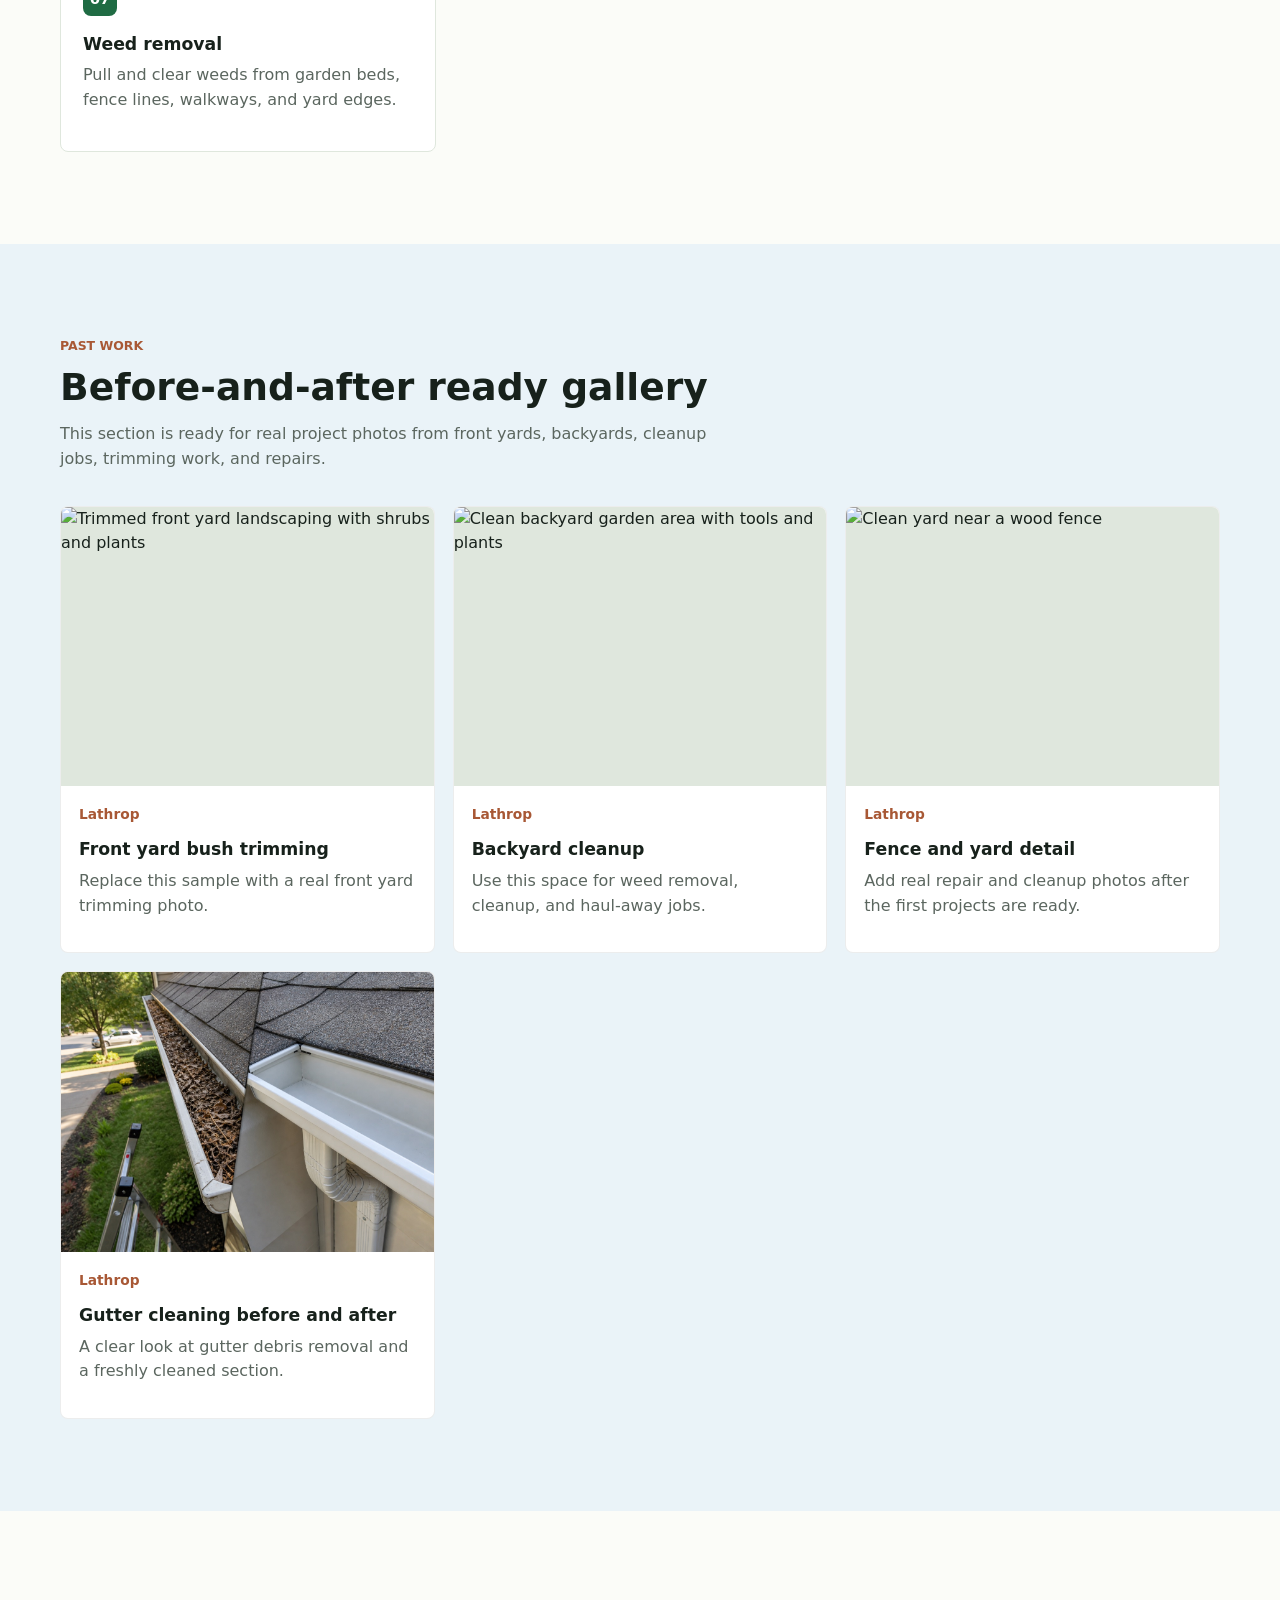
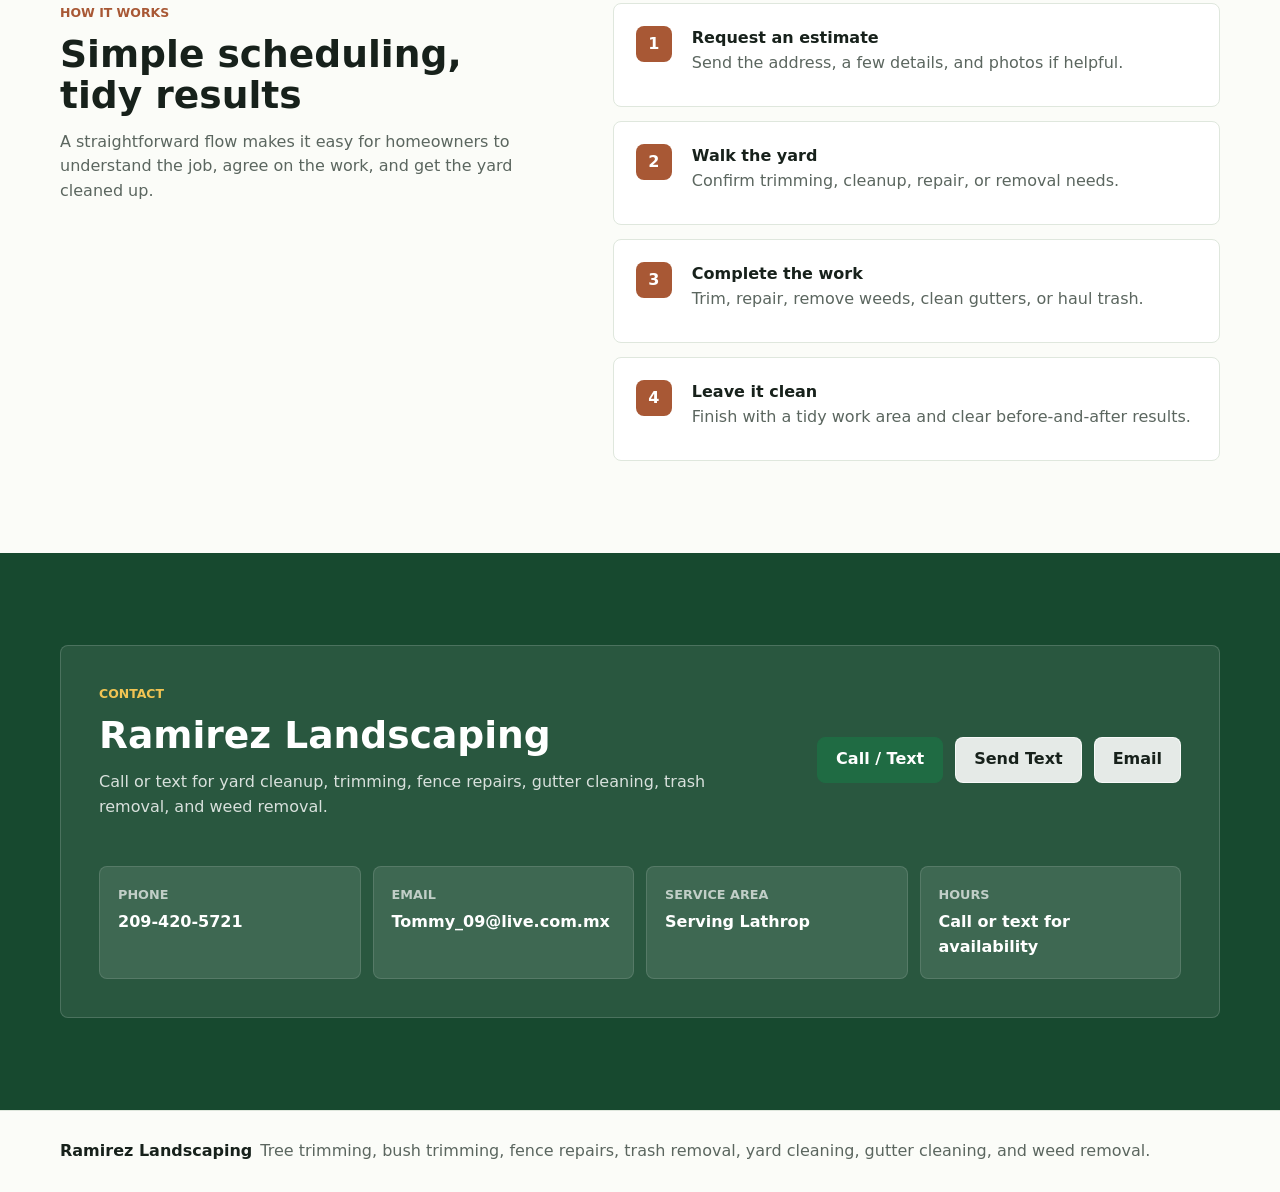
==== commit c7ffdc1e: "Add Spanish language toggle" ====
--- a/index.html
+++ b/index.html
@@ -18,7 +18,7 @@
     <link rel="stylesheet" href="styles.css">
   </head>
   <body>
-    <a class="skip-link" href="#main">Skip to content</a>
+    <a class="skip-link" href="#main" data-i18n="skipLink">Skip to content</a>
 
     <header class="site-header">
       <nav class="nav-shell" aria-label="Primary navigation">
@@ -37,11 +37,15 @@
         </button>
 
         <div class="site-menu" id="site-menu">
-          <a href="#services">Services</a>
-          <a href="#work">Past Work</a>
-          <a href="#process">How It Works</a>
-          <a href="#contact">Contact</a>
-          <a class="button button-small js-phone-link" href="#contact">Call / Text</a>
+          <a href="#services" data-i18n="navServices">Services</a>
+          <a href="#work" data-i18n="navPastWork">Past Work</a>
+          <a href="#process" data-i18n="navProcess">How It Works</a>
+          <a href="#contact" data-i18n="navContact">Contact</a>
+          <div class="language-toggle" role="group" aria-label="Language">
+            <button class="language-option is-active" type="button" data-language="en" aria-pressed="true">English</button>
+            <button class="language-option" type="button" data-language="es" aria-pressed="false">Español</button>
+          </div>
+          <a class="button button-small js-phone-link" href="#contact" data-i18n="callText">Call / Text</a>
         </div>
       </nav>
     </header>
@@ -62,32 +66,32 @@
             Yard cleanup, trimming, repairs, and hauling for clean outdoor spaces.
           </p>
           <div class="hero-actions" aria-label="Contact actions">
-            <a class="button js-phone-link" href="#contact">Call / Text</a>
-            <a class="button button-quiet" href="#work">View Past Work</a>
+            <a class="button js-phone-link" href="#contact" data-i18n="callText">Call / Text</a>
+            <a class="button button-quiet" href="#work" data-i18n="viewPastWork">View Past Work</a>
           </div>
         </div>
       </section>
 
       <section class="quick-strip" aria-label="Service highlights">
         <div>
-          <strong>Free estimates</strong>
+          <strong data-i18n="quickFreeTitle">Free estimates</strong>
           <span data-site-field="estimateLine">Call or text to schedule a walk-through.</span>
         </div>
         <div>
-          <strong>Clean finish</strong>
-          <span>Trimming, weed removal, cleanup, and haul-away.</span>
+          <strong data-i18n="quickCleanTitle">Clean finish</strong>
+          <span data-i18n="quickCleanText">Trimming, weed removal, cleanup, and haul-away.</span>
         </div>
         <div>
-          <strong>Flexible jobs</strong>
-          <span>One-time projects, seasonal cleanups, and small repairs.</span>
+          <strong data-i18n="quickFlexibleTitle">Flexible jobs</strong>
+          <span data-i18n="quickFlexibleText">One-time projects, seasonal cleanups, and small repairs.</span>
         </div>
       </section>
 
       <section class="section section-tight" id="services">
         <div class="section-heading">
-          <p class="eyebrow">Services</p>
-          <h2>Outdoor work handled cleanly</h2>
-          <p>
+          <p class="eyebrow" data-i18n="servicesEyebrow">Services</p>
+          <h2 data-i18n="servicesTitle">Outdoor work handled cleanly</h2>
+          <p data-i18n="servicesIntro">
             From overgrown bushes to fence repairs and trash removal, Ramirez Landscaping keeps yards manageable and ready to use.
           </p>
         </div>
@@ -96,9 +100,9 @@
 
       <section class="section section-band" id="work">
         <div class="section-heading">
-          <p class="eyebrow">Past Work</p>
-          <h2>Before-and-after ready gallery</h2>
-          <p>
+          <p class="eyebrow" data-i18n="workEyebrow">Past Work</p>
+          <h2 data-i18n="workTitle">Before-and-after ready gallery</h2>
+          <p data-i18n="workIntro">
             This section is ready for real project photos from front yards, backyards, cleanup jobs, trimming work, and repairs.
           </p>
         </div>
@@ -108,28 +112,28 @@
       <section class="section" id="process">
         <div class="split-layout">
           <div class="section-heading section-heading-left">
-            <p class="eyebrow">How It Works</p>
-            <h2>Simple scheduling, tidy results</h2>
-            <p>
+            <p class="eyebrow" data-i18n="processEyebrow">How It Works</p>
+            <h2 data-i18n="processTitle">Simple scheduling, tidy results</h2>
+            <p data-i18n="processIntro">
               A straightforward flow makes it easy for homeowners to understand the job, agree on the work, and get the yard cleaned up.
             </p>
           </div>
           <ol class="process-list">
             <li>
-              <strong>Request an estimate</strong>
-              <span>Send the address, a few details, and photos if helpful.</span>
+              <strong data-i18n="processOneTitle">Request an estimate</strong>
+              <span data-i18n="processOneText">Send the address, a few details, and photos if helpful.</span>
             </li>
             <li>
-              <strong>Walk the yard</strong>
-              <span>Confirm trimming, cleanup, repair, or removal needs.</span>
+              <strong data-i18n="processTwoTitle">Walk the yard</strong>
+              <span data-i18n="processTwoText">Confirm trimming, cleanup, repair, or removal needs.</span>
             </li>
             <li>
-              <strong>Complete the work</strong>
-              <span>Trim, repair, remove weeds, clean gutters, or haul trash.</span>
+              <strong data-i18n="processThreeTitle">Complete the work</strong>
+              <span data-i18n="processThreeText">Trim, repair, remove weeds, clean gutters, or haul trash.</span>
             </li>
             <li>
-              <strong>Leave it clean</strong>
-              <span>Finish with a tidy work area and clear before-and-after results.</span>
+              <strong data-i18n="processFourTitle">Leave it clean</strong>
+              <span data-i18n="processFourText">Finish with a tidy work area and clear before-and-after results.</span>
             </li>
           </ol>
         </div>
@@ -138,32 +142,32 @@
       <section class="contact-section" id="contact">
         <div class="contact-panel">
           <div>
-            <p class="eyebrow">Contact</p>
+            <p class="eyebrow" data-i18n="contactEyebrow">Contact</p>
             <h2 data-site-field="businessName">Ramirez Landscaping</h2>
             <p data-site-field="contactIntro">
               Call or text for yard cleanup, trimming, fence repairs, gutter cleaning, trash removal, and weed removal.
             </p>
           </div>
           <div class="contact-actions">
-            <a class="button js-phone-link" href="#contact">Call / Text</a>
-            <a class="button button-quiet js-sms-link" href="#contact">Send Text</a>
-            <a class="button button-quiet js-email-link" href="#contact">Email</a>
+            <a class="button js-phone-link" href="#contact" data-i18n="callText">Call / Text</a>
+            <a class="button button-quiet js-sms-link" href="#contact" data-i18n="sendText">Send Text</a>
+            <a class="button button-quiet js-email-link" href="#contact" data-i18n="emailAction">Email</a>
           </div>
           <dl class="contact-details">
             <div>
-              <dt>Phone</dt>
+              <dt data-i18n="phoneLabel">Phone</dt>
               <dd data-site-field="phoneDisplay">Add phone number before launch</dd>
             </div>
             <div>
-              <dt>Email</dt>
+              <dt data-i18n="emailLabel">Email</dt>
               <dd data-site-field="email">Add email before launch</dd>
             </div>
             <div>
-              <dt>Service area</dt>
+              <dt data-i18n="serviceAreaLabel">Service area</dt>
               <dd data-site-field="serviceArea">Serving Lathrop</dd>
             </div>
             <div>
-              <dt>Hours</dt>
+              <dt data-i18n="hoursLabel">Hours</dt>
               <dd data-site-field="hours">Call or text for availability</dd>
             </div>
           </dl>
--- a/styles.css
+++ b/styles.css
@@ -116,6 +116,39 @@
 
 .site-menu a:not(.button):hover {
   color: var(--green-dark);
+}
+
+.language-toggle {
+  display: inline-flex;
+  align-items: center;
+  gap: 2px;
+  padding: 3px;
+  background: var(--surface);
+  border: 1px solid var(--line);
+  border-radius: 8px;
+}
+
+.language-option {
+  min-height: 34px;
+  padding: 0 10px;
+  color: var(--muted);
+  background: transparent;
+  border: 0;
+  border-radius: 6px;
+  font: inherit;
+  font-size: 0.86rem;
+  font-weight: 800;
+  cursor: pointer;
+}
+
+.language-option.is-active {
+  color: var(--surface);
+  background: var(--green);
+}
+
+.language-option:focus-visible {
+  outline: 2px solid var(--sun);
+  outline-offset: 2px;
 }
 
 .menu-toggle {
@@ -549,6 +582,15 @@
     padding: 12px;
   }
 
+  .language-toggle {
+    width: 100%;
+    margin: 6px 0;
+  }
+
+  .language-option {
+    flex: 1;
+  }
+
   .site-menu .button {
     margin-top: 6px;
   }
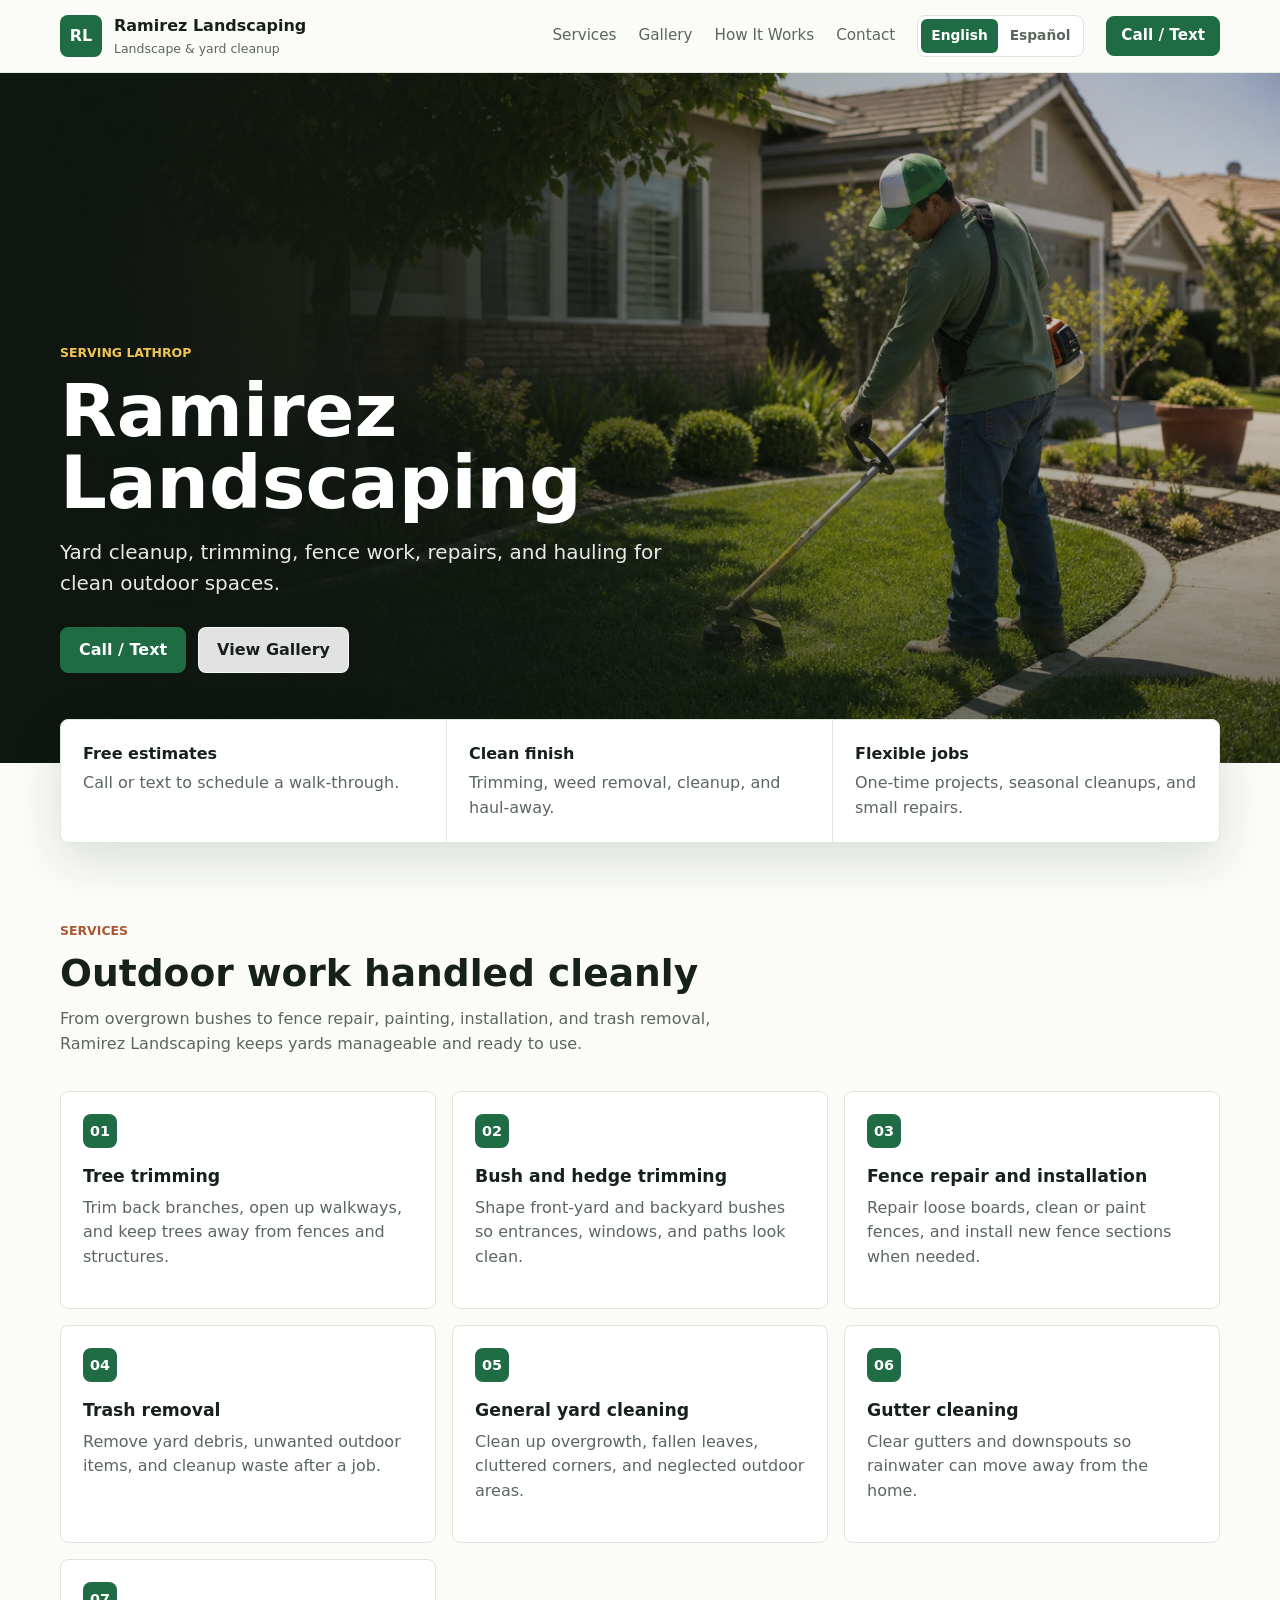
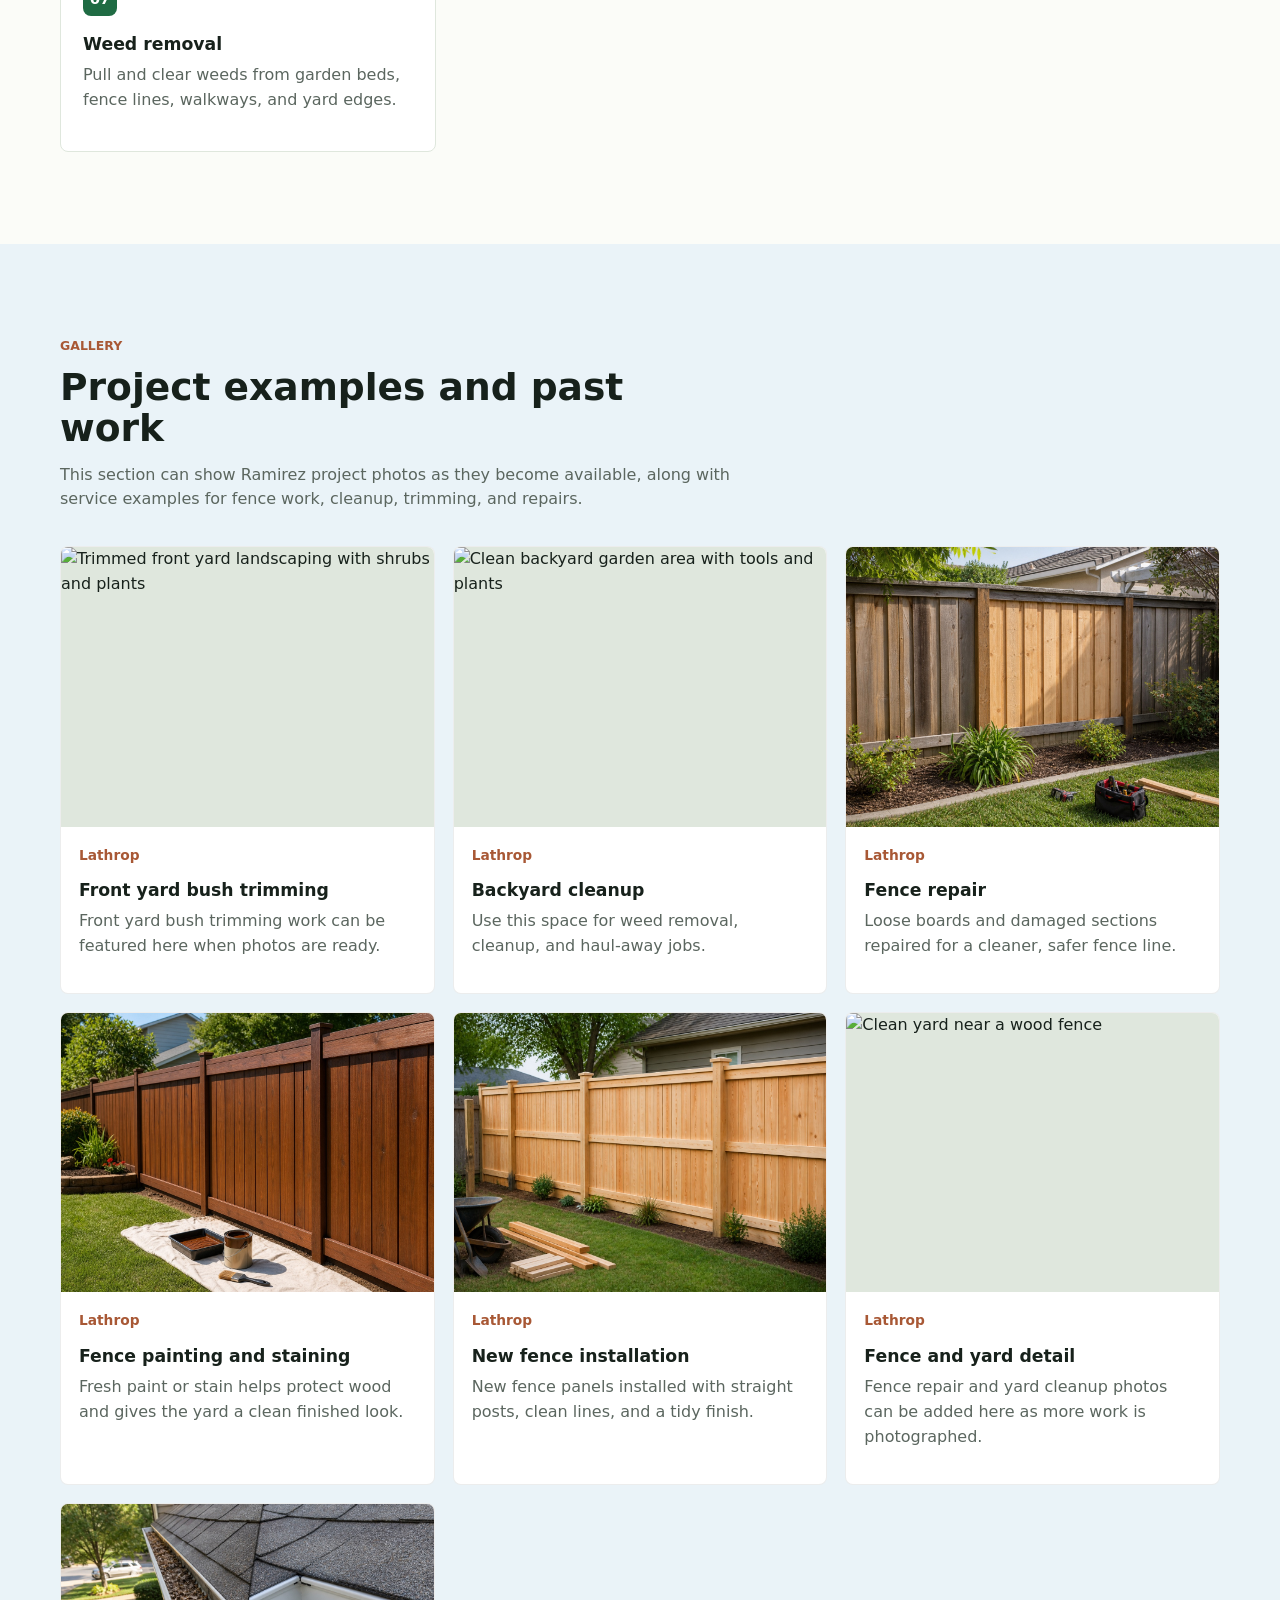
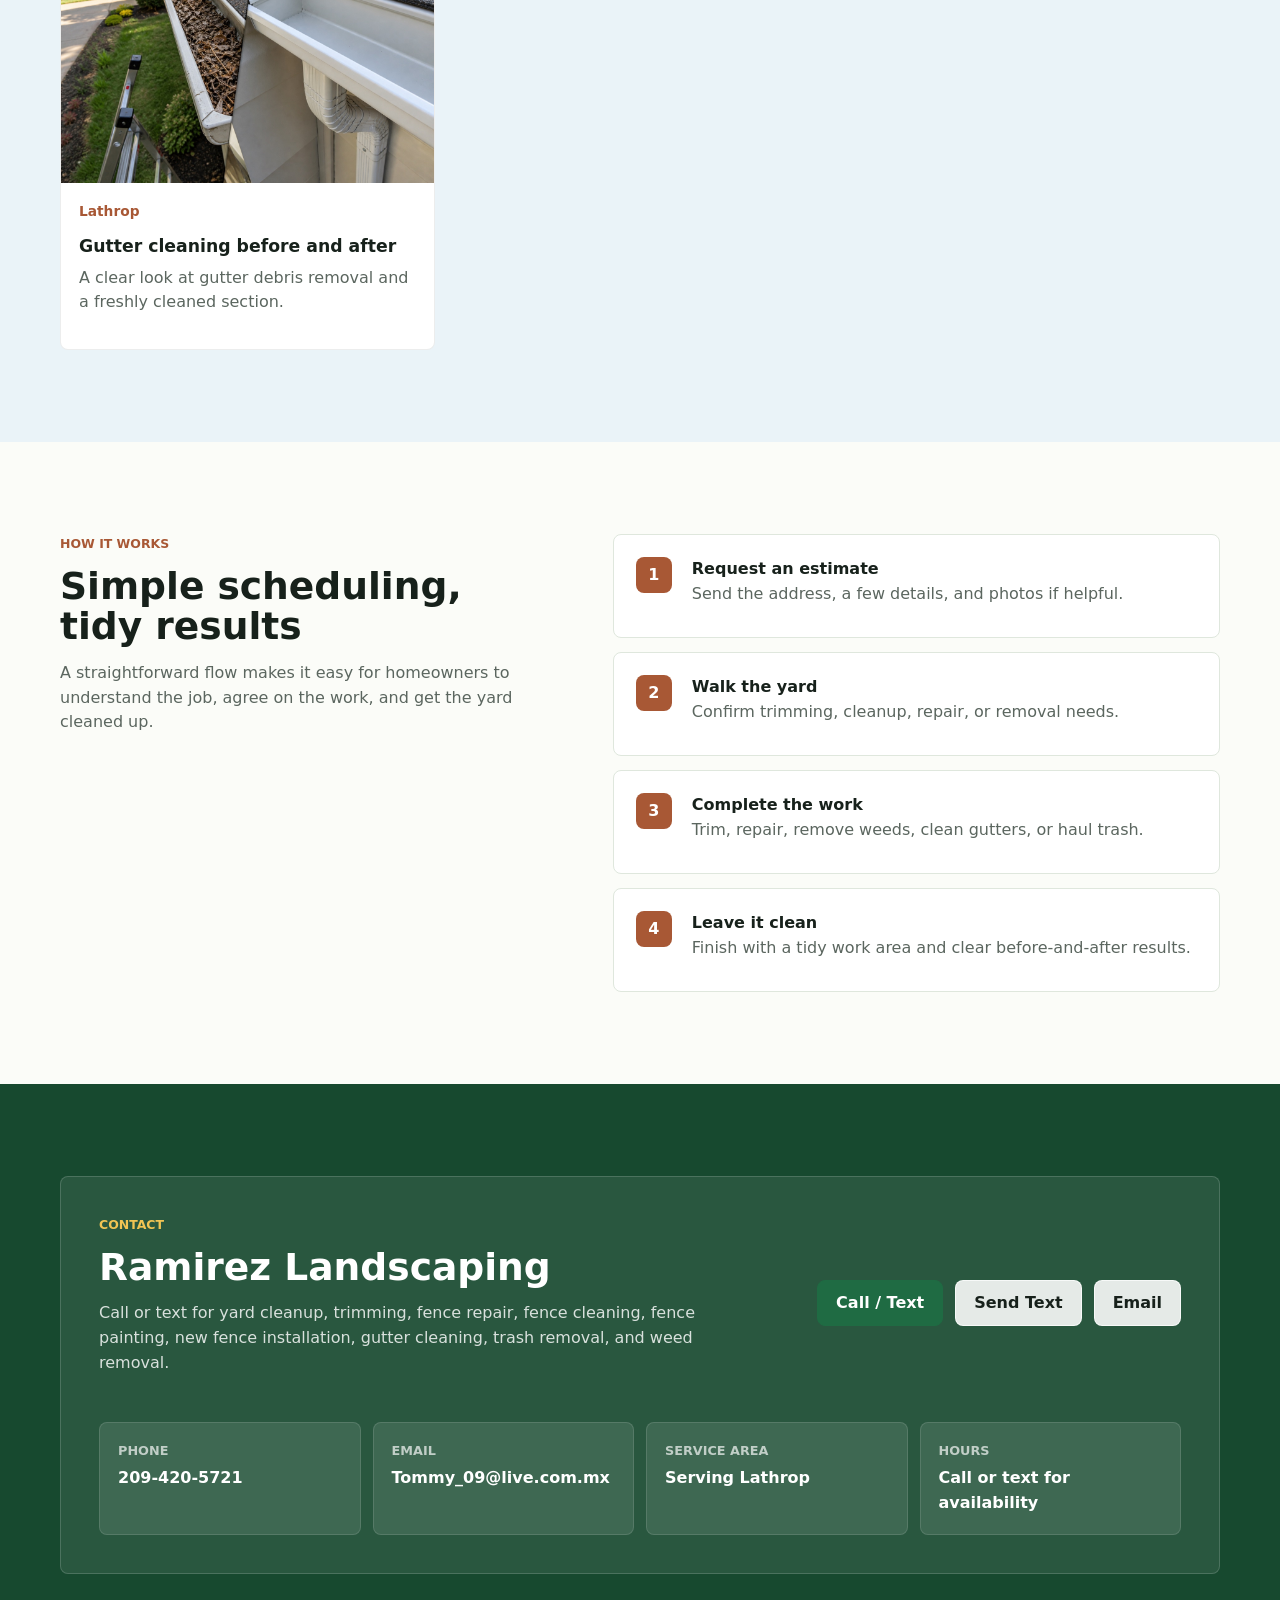
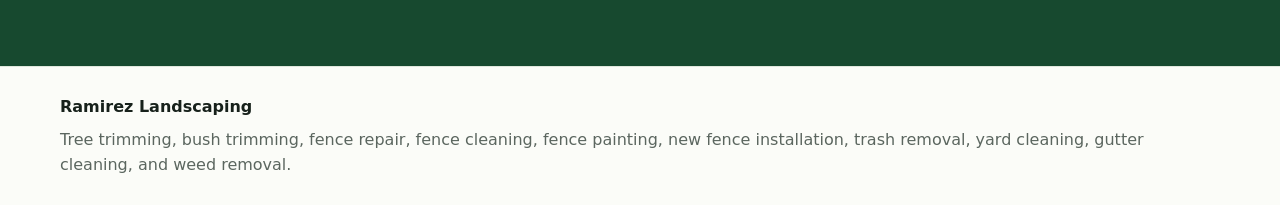
==== commit 2598b380: "Add fence service gallery examples" ====
--- a/index.html
+++ b/index.html
@@ -3,15 +3,15 @@
   <head>
     <meta charset="utf-8">
     <meta name="viewport" content="width=device-width, initial-scale=1">
-    <title>Ramirez Landscaping | Lathrop Yard Cleaning, Trimming, Repairs</title>
+    <title>Ramirez Landscaping | Lathrop Yard Cleaning, Fence Work, Trimming</title>
     <meta
       name="description"
-      content="Ramirez Landscaping helps Lathrop homeowners with tree trimming, bush trimming, fence repairs, trash removal, yard cleaning, gutter cleaning, and weed removal."
+      content="Ramirez Landscaping helps Lathrop homeowners with tree trimming, bush trimming, fence repair, fence cleaning, fence painting, new fence installation, trash removal, yard cleaning, gutter cleaning, and weed removal."
     >
     <meta property="og:title" content="Ramirez Landscaping">
     <meta
       property="og:description"
-      content="Lathrop landscaping, trimming, repairs, and cleanup services."
+      content="Lathrop landscaping, fence work, trimming, repairs, and cleanup services."
     >
     <meta property="og:type" content="website">
     <link rel="preconnect" href="https://images.unsplash.com">
@@ -38,7 +38,7 @@
 
         <div class="site-menu" id="site-menu">
           <a href="#services" data-i18n="navServices">Services</a>
-          <a href="#work" data-i18n="navPastWork">Past Work</a>
+          <a href="#work" data-i18n="navPastWork">Gallery</a>
           <a href="#process" data-i18n="navProcess">How It Works</a>
           <a href="#contact" data-i18n="navContact">Contact</a>
           <div class="language-toggle" role="group" aria-label="Language">
@@ -63,11 +63,11 @@
           <p class="eyebrow" data-site-field="serviceArea">Serving Lathrop</p>
           <h1 data-site-field="businessName">Ramirez Landscaping</h1>
           <p class="hero-copy" data-site-field="tagline">
-            Yard cleanup, trimming, repairs, and hauling for clean outdoor spaces.
+            Yard cleanup, trimming, fence work, repairs, and hauling for clean outdoor spaces.
           </p>
           <div class="hero-actions" aria-label="Contact actions">
             <a class="button js-phone-link" href="#contact" data-i18n="callText">Call / Text</a>
-            <a class="button button-quiet" href="#work" data-i18n="viewPastWork">View Past Work</a>
+            <a class="button button-quiet" href="#work" data-i18n="viewPastWork">View Gallery</a>
           </div>
         </div>
       </section>
@@ -92,7 +92,7 @@
           <p class="eyebrow" data-i18n="servicesEyebrow">Services</p>
           <h2 data-i18n="servicesTitle">Outdoor work handled cleanly</h2>
           <p data-i18n="servicesIntro">
-            From overgrown bushes to fence repairs and trash removal, Ramirez Landscaping keeps yards manageable and ready to use.
+            From overgrown bushes to fence repair, painting, installation, and trash removal, Ramirez Landscaping keeps yards manageable and ready to use.
           </p>
         </div>
         <div class="service-grid" data-services></div>
@@ -100,10 +100,10 @@
 
       <section class="section section-band" id="work">
         <div class="section-heading">
-          <p class="eyebrow" data-i18n="workEyebrow">Past Work</p>
-          <h2 data-i18n="workTitle">Before-and-after ready gallery</h2>
+          <p class="eyebrow" data-i18n="workEyebrow">Gallery</p>
+          <h2 data-i18n="workTitle">Project examples and past work</h2>
           <p data-i18n="workIntro">
-            This section is ready for real project photos from front yards, backyards, cleanup jobs, trimming work, and repairs.
+            This section can show Ramirez project photos as they become available, along with service examples for fence work, cleanup, trimming, and repairs.
           </p>
         </div>
         <div class="gallery-grid" data-gallery></div>
@@ -145,7 +145,7 @@
             <p class="eyebrow" data-i18n="contactEyebrow">Contact</p>
             <h2 data-site-field="businessName">Ramirez Landscaping</h2>
             <p data-site-field="contactIntro">
-              Call or text for yard cleanup, trimming, fence repairs, gutter cleaning, trash removal, and weed removal.
+              Call or text for yard cleanup, trimming, fence repair, fence cleaning, fence painting, new fence installation, gutter cleaning, trash removal, and weed removal.
             </p>
           </div>
           <div class="contact-actions">
@@ -178,7 +178,7 @@
     <footer class="site-footer">
       <p>
         <strong data-site-field="businessName">Ramirez Landscaping</strong>
-        <span data-site-field="footerLine">Tree trimming, bush trimming, fence repairs, trash removal, yard cleaning, gutter cleaning, and weed removal.</span>
+        <span data-site-field="footerLine">Tree trimming, bush trimming, fence repair, fence cleaning, fence painting, new fence installation, trash removal, yard cleaning, gutter cleaning, and weed removal.</span>
       </p>
     </footer>
 
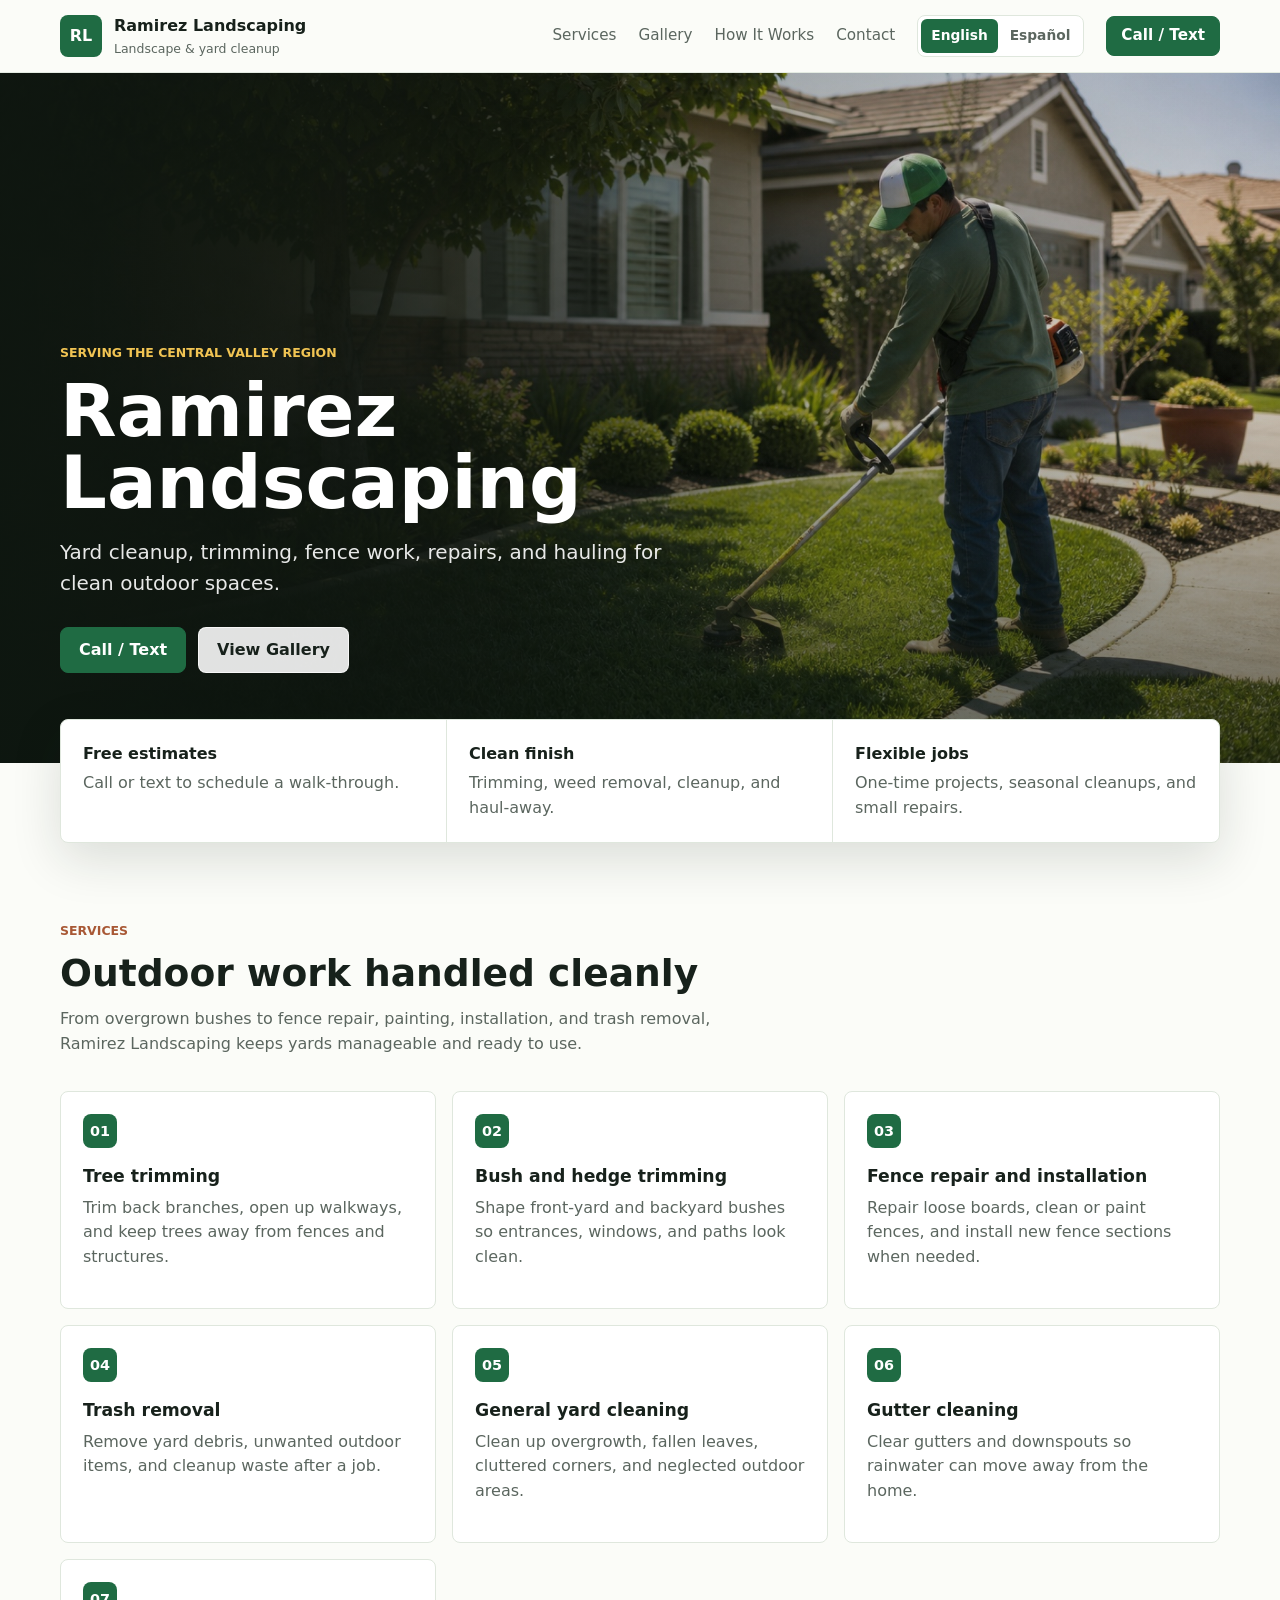
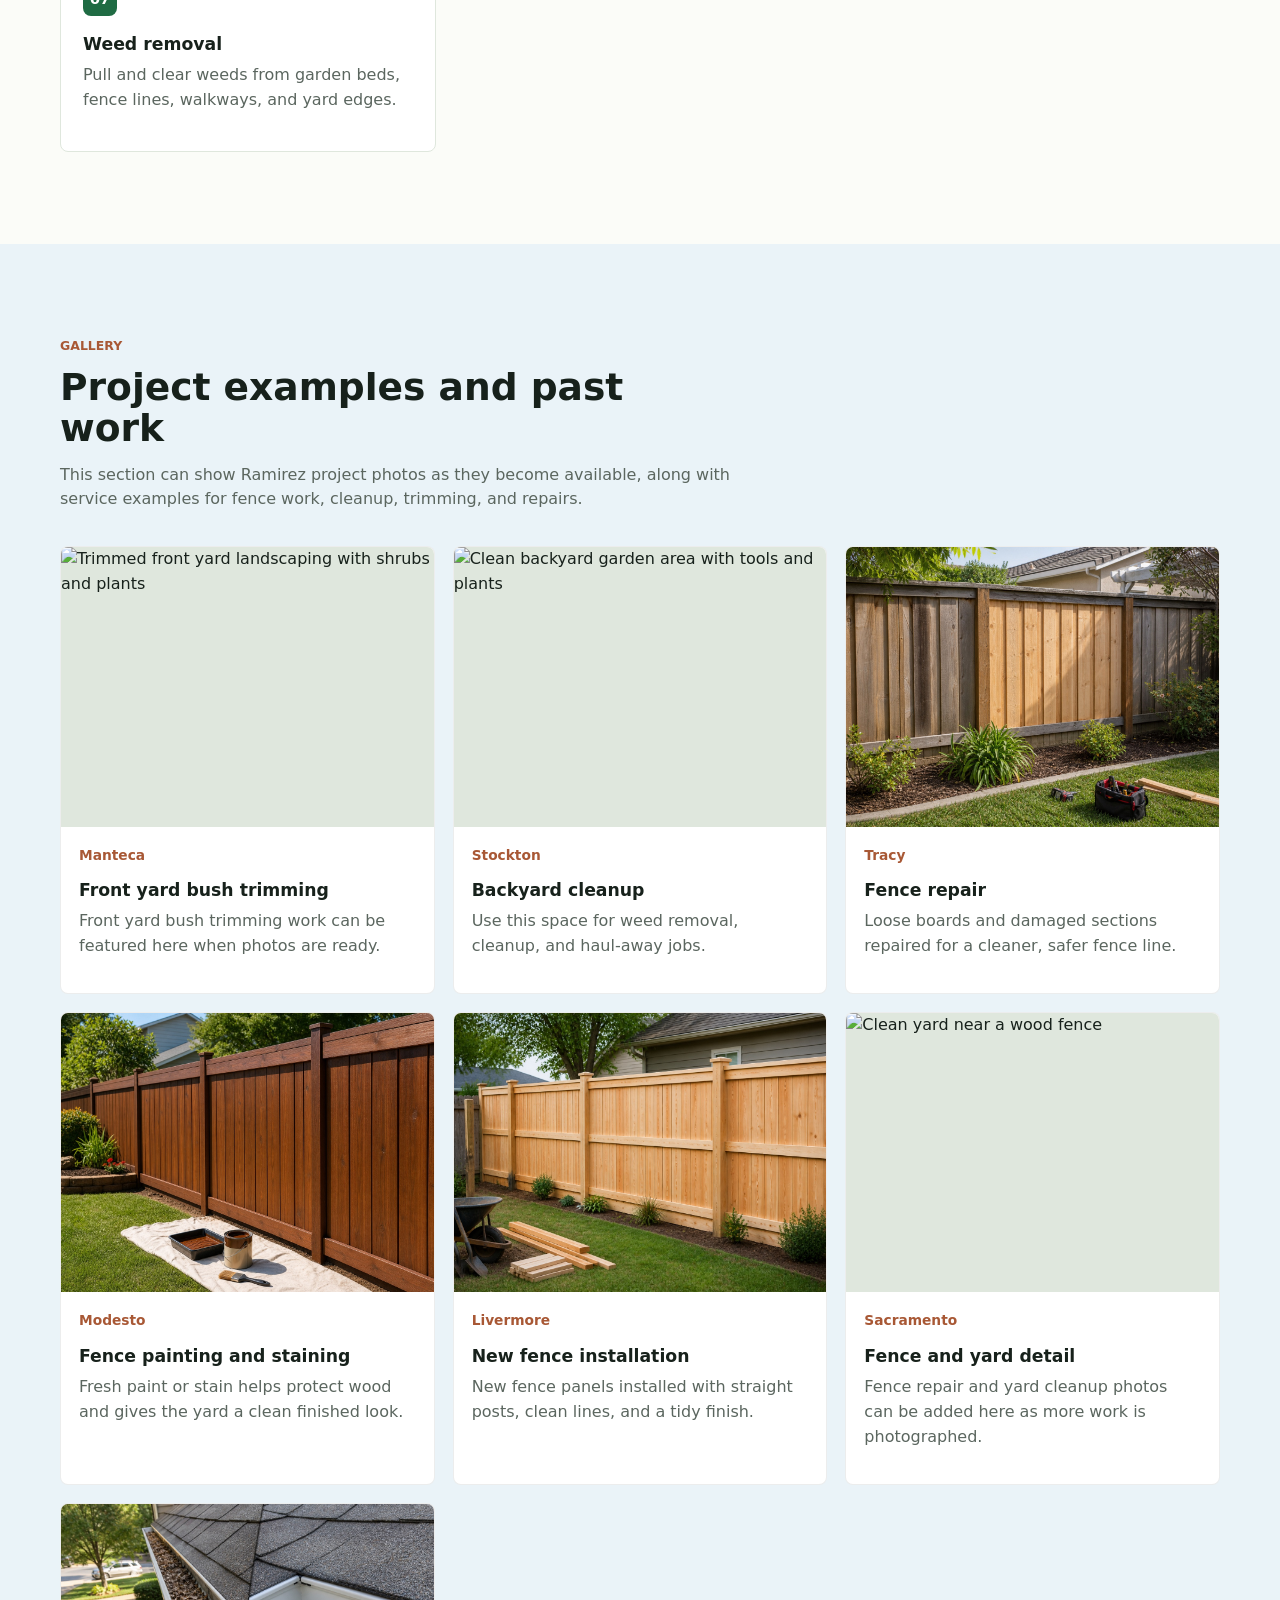
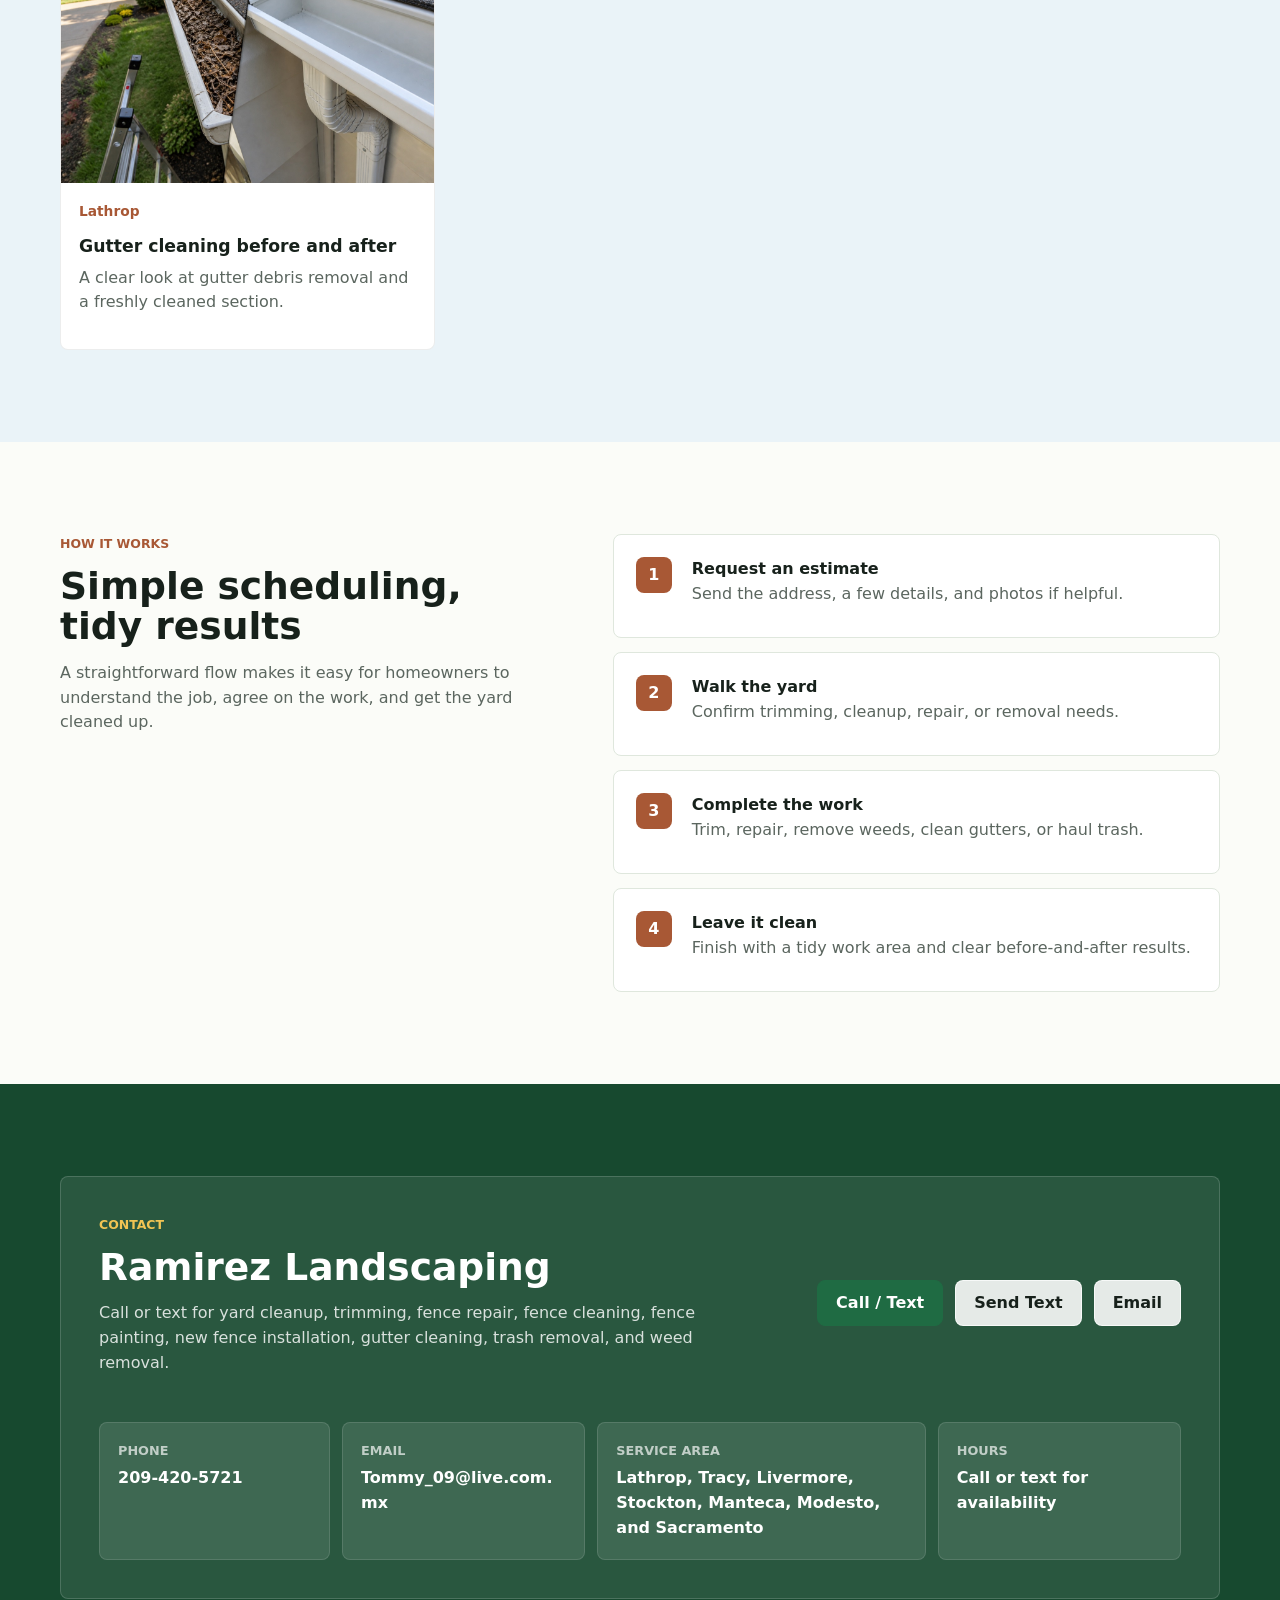
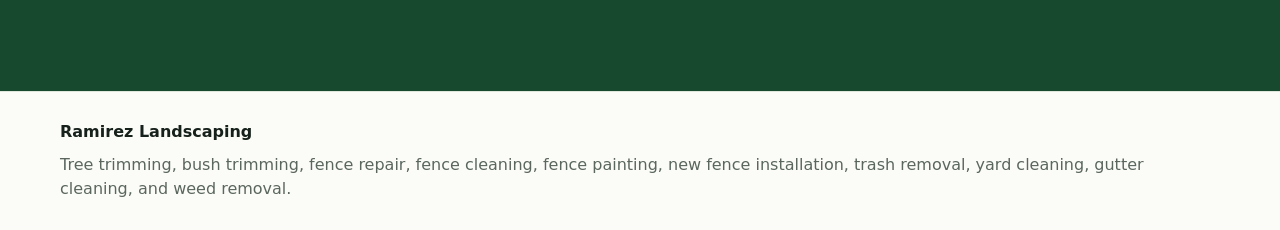
==== commit a261ce6a: "Update service area and gallery cities" ====
--- a/index.html
+++ b/index.html
@@ -3,15 +3,15 @@
   <head>
     <meta charset="utf-8">
     <meta name="viewport" content="width=device-width, initial-scale=1">
-    <title>Ramirez Landscaping | Lathrop Yard Cleaning, Fence Work, Trimming</title>
+    <title>Ramirez Landscaping | Yard & Fence Services Near Lathrop</title>
     <meta
       name="description"
-      content="Ramirez Landscaping helps Lathrop homeowners with tree trimming, bush trimming, fence repair, fence cleaning, fence painting, new fence installation, trash removal, yard cleaning, gutter cleaning, and weed removal."
+      content="Ramirez Landscaping serves Lathrop, Tracy, Livermore, Stockton, Manteca, Modesto, and Sacramento with tree trimming, yard cleanup, fence work, gutter cleaning, trash removal, and weed removal."
     >
     <meta property="og:title" content="Ramirez Landscaping">
     <meta
       property="og:description"
-      content="Lathrop landscaping, fence work, trimming, repairs, and cleanup services."
+      content="Yard cleanup, fence work, trimming, repairs, and hauling near Lathrop."
     >
     <meta property="og:type" content="website">
     <link rel="preconnect" href="https://images.unsplash.com">
@@ -60,7 +60,7 @@
           >
         </div>
         <div class="hero-content">
-          <p class="eyebrow" data-site-field="serviceArea">Serving Lathrop</p>
+          <p class="eyebrow" data-site-field="serviceAreaShort">Serving the Central Valley region</p>
           <h1 data-site-field="businessName">Ramirez Landscaping</h1>
           <p class="hero-copy" data-site-field="tagline">
             Yard cleanup, trimming, fence work, repairs, and hauling for clean outdoor spaces.
@@ -164,7 +164,7 @@
             </div>
             <div>
               <dt data-i18n="serviceAreaLabel">Service area</dt>
-              <dd data-site-field="serviceArea">Serving Lathrop</dd>
+              <dd data-site-field="serviceArea">Lathrop, Tracy, Livermore, Stockton, Manteca, Modesto, and Sacramento</dd>
             </div>
             <div>
               <dt data-i18n="hoursLabel">Hours</dt>
--- a/styles.css
+++ b/styles.css
@@ -500,7 +500,7 @@
   grid-column: 1 / -1;
   margin: 0;
   display: grid;
-  grid-template-columns: repeat(4, minmax(0, 1fr));
+  grid-template-columns: minmax(0, 0.95fr) minmax(0, 1fr) minmax(0, 1.35fr) minmax(0, 1fr);
   gap: 12px;
 }
 
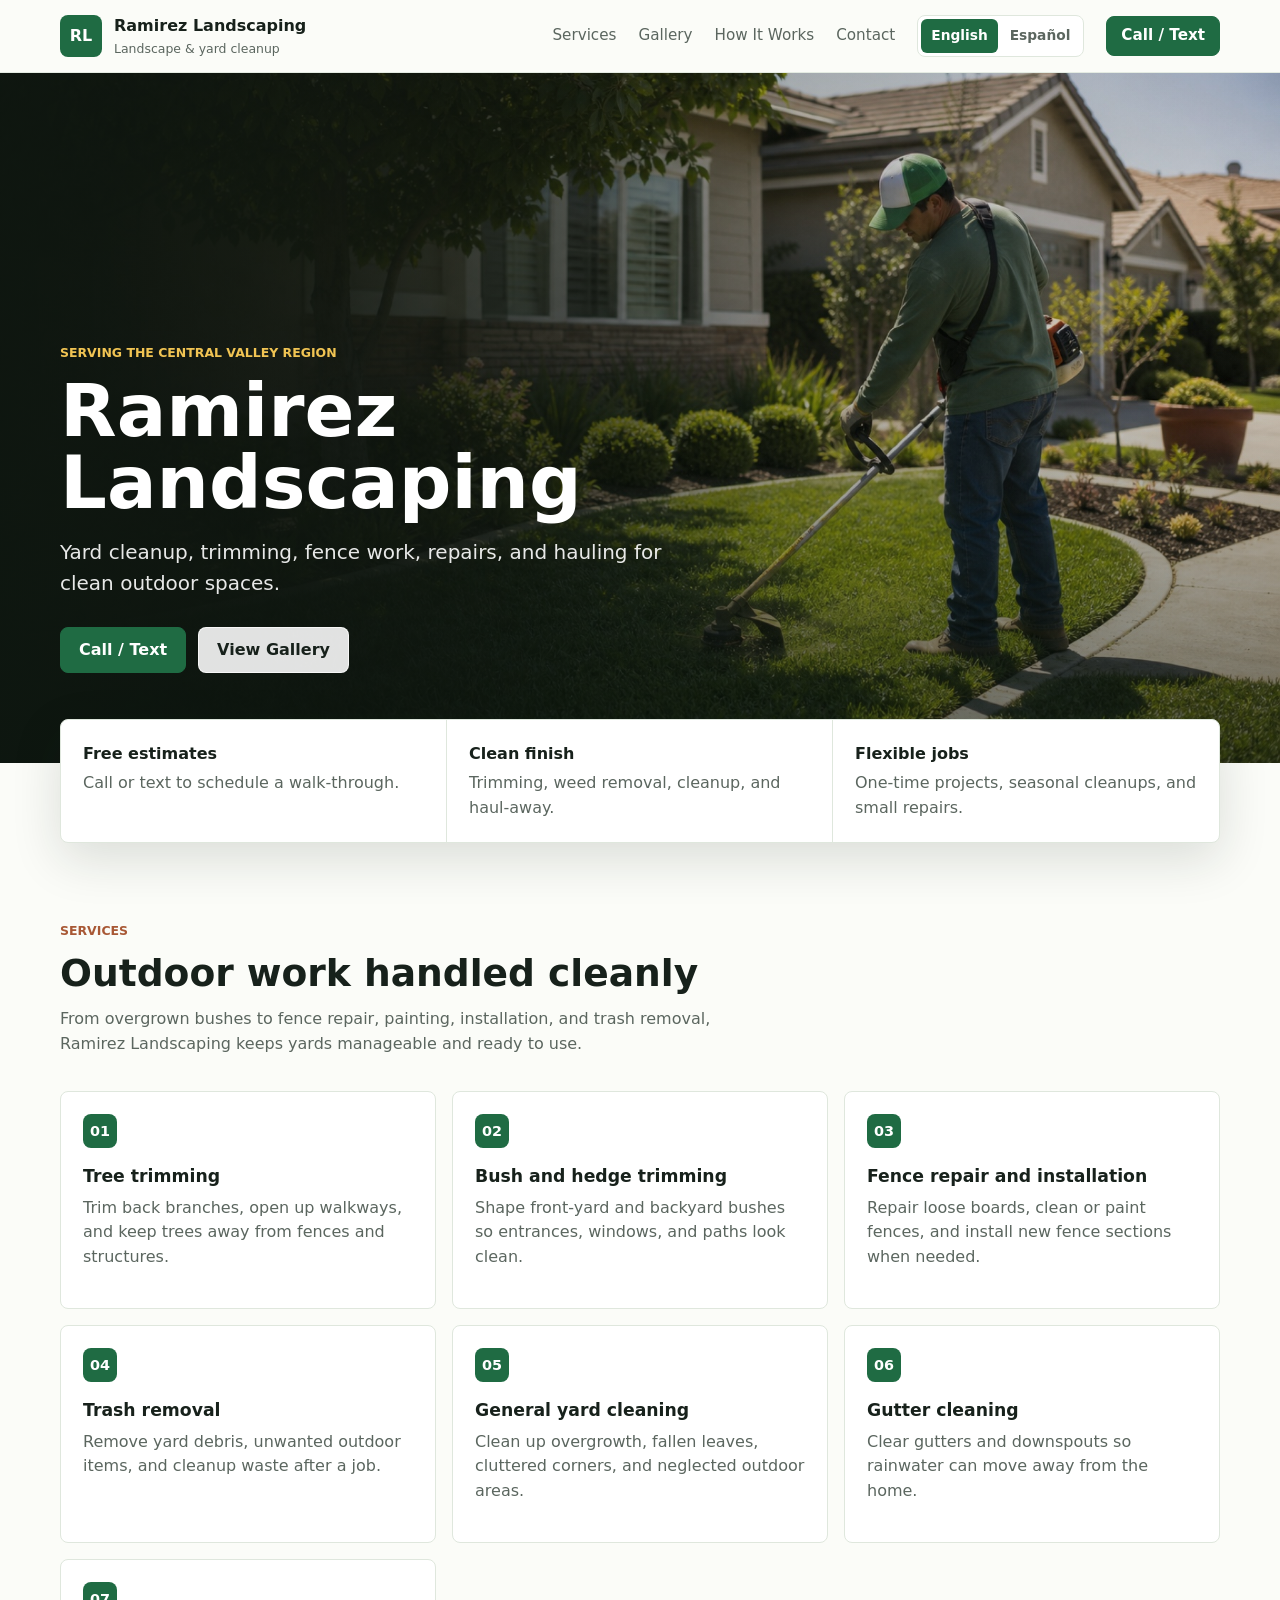
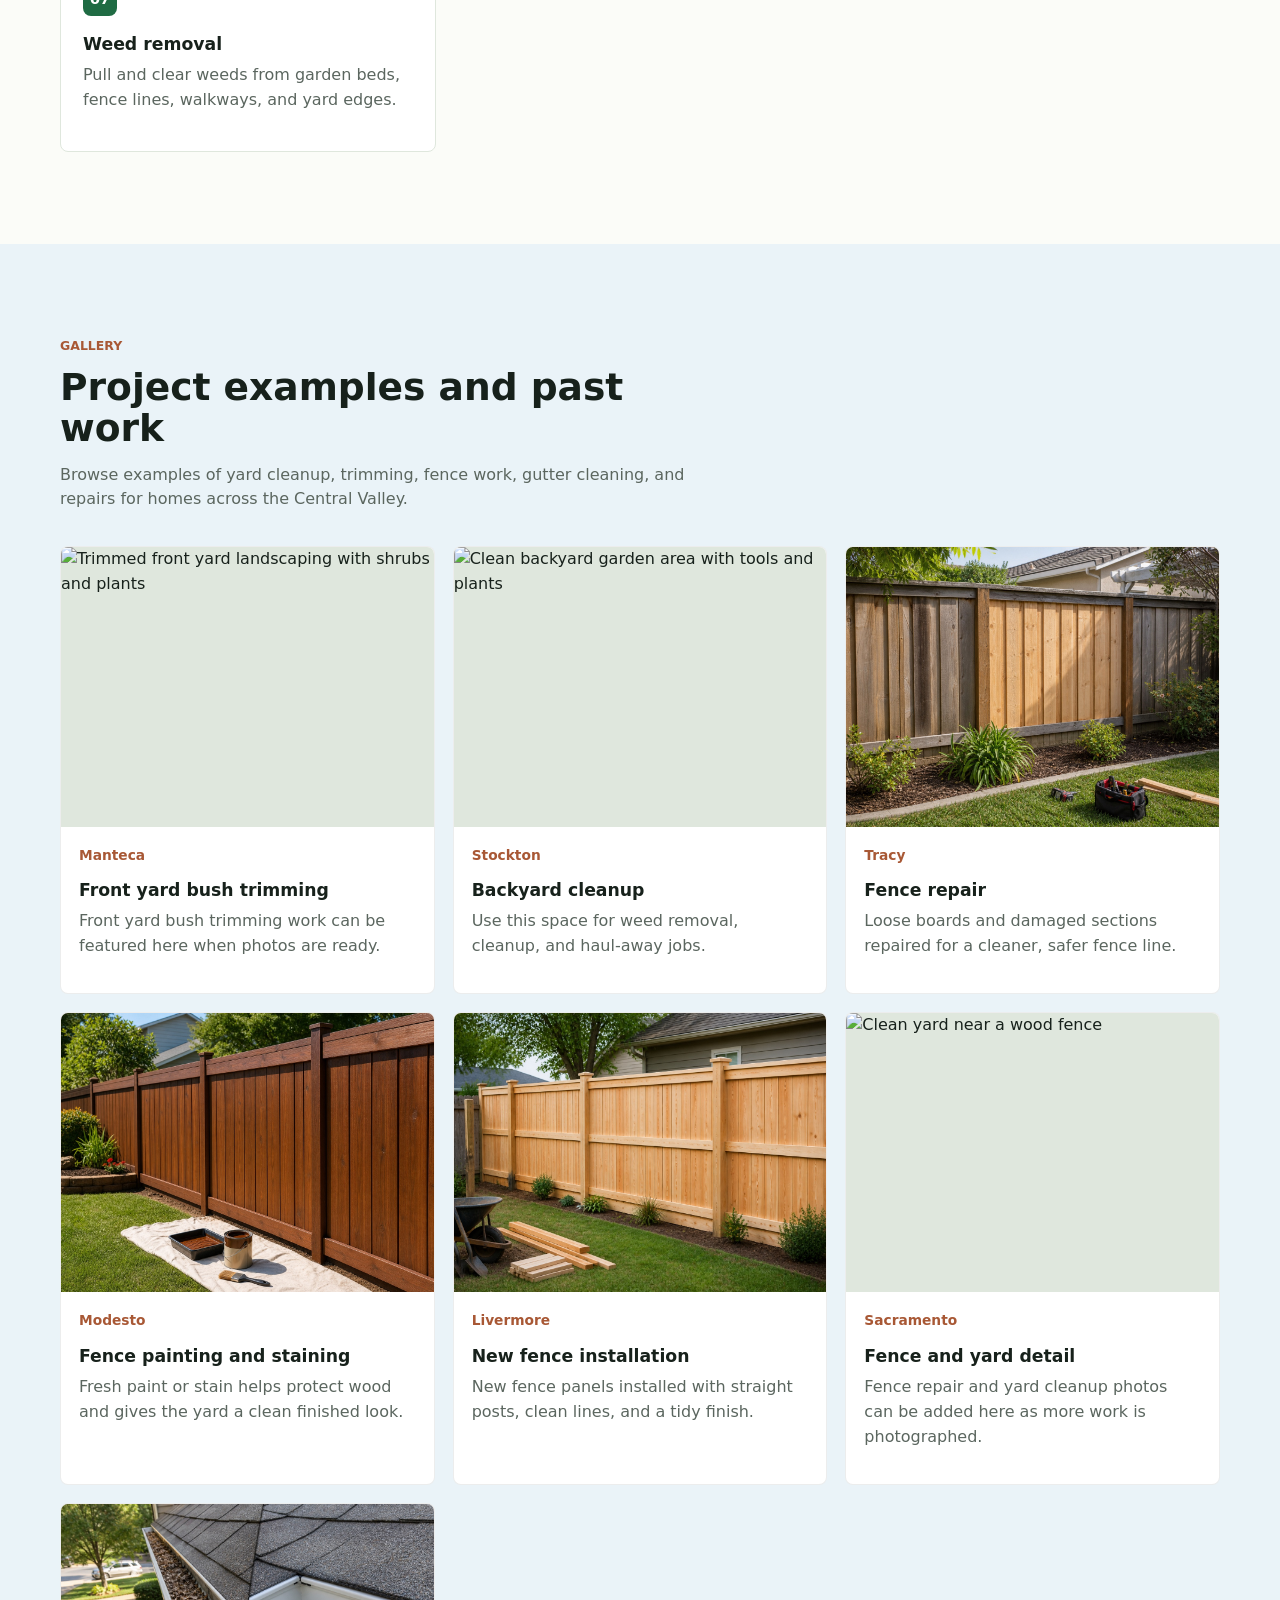
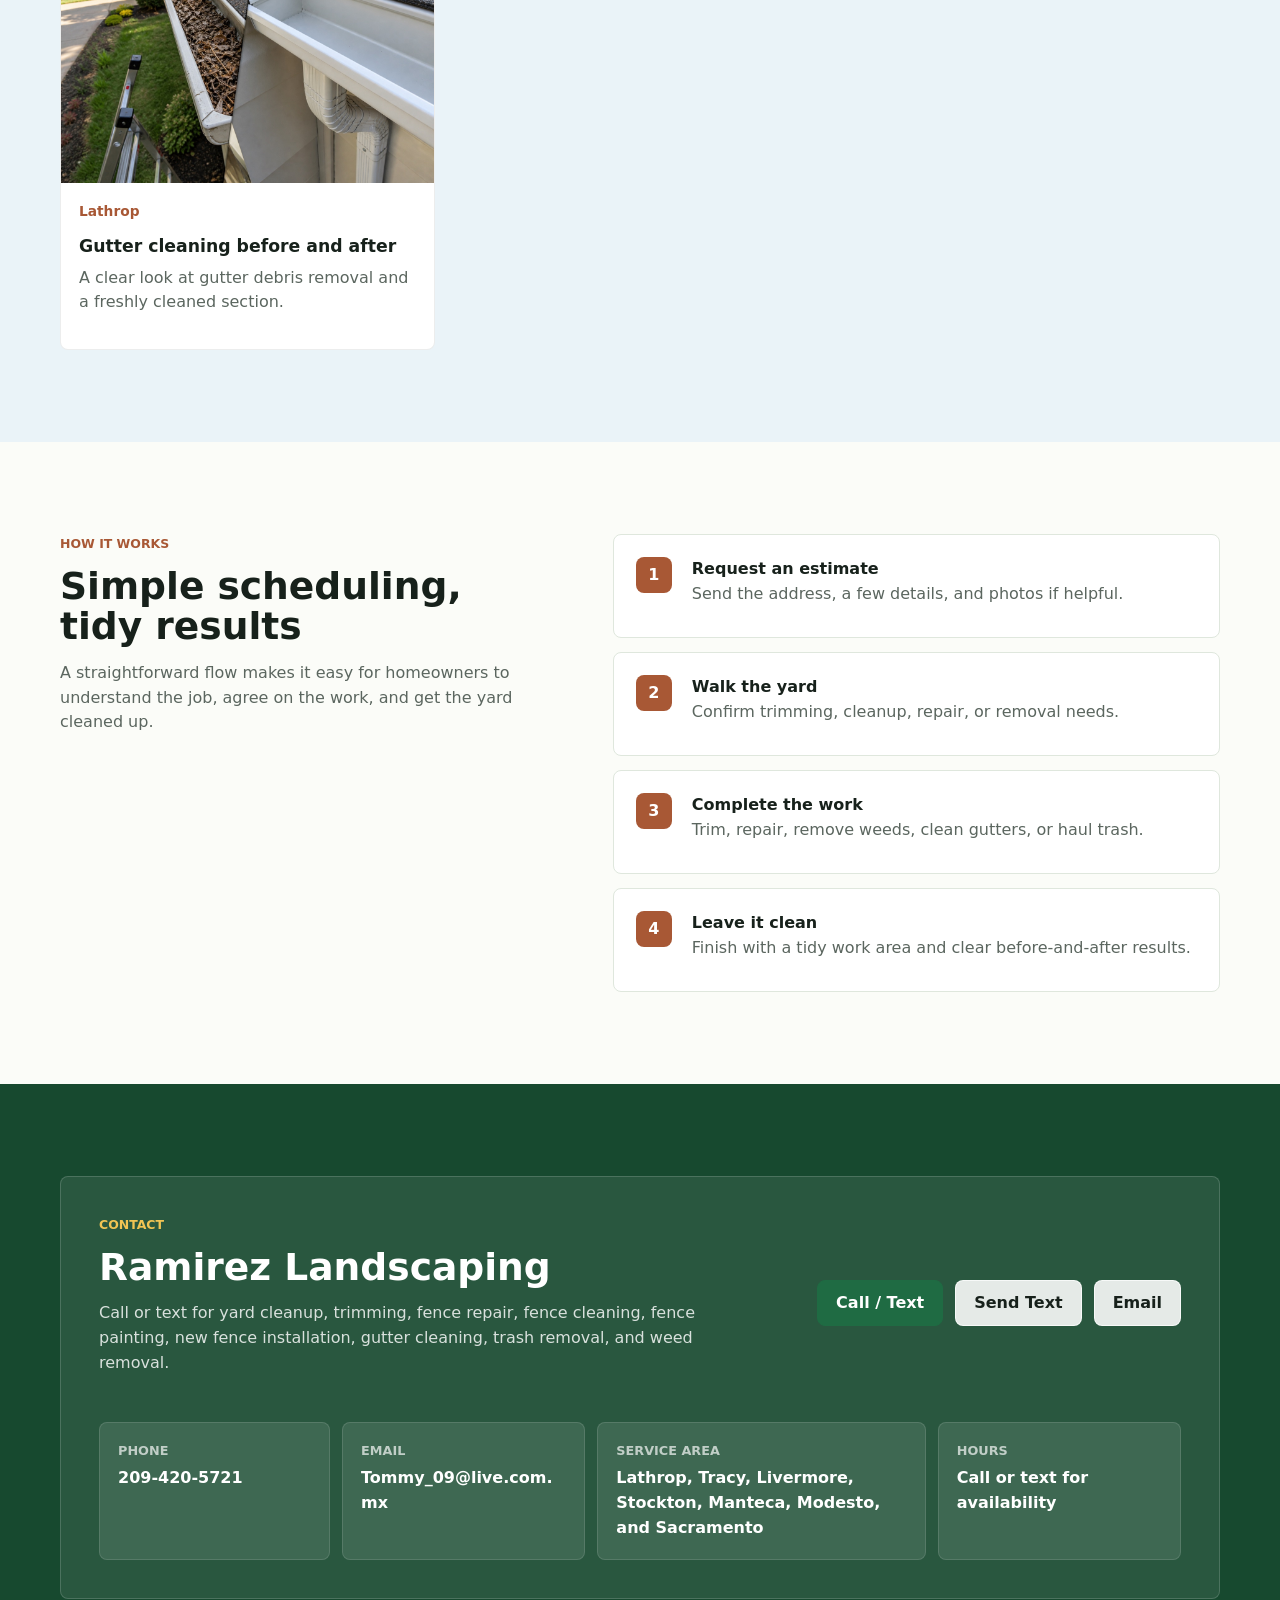
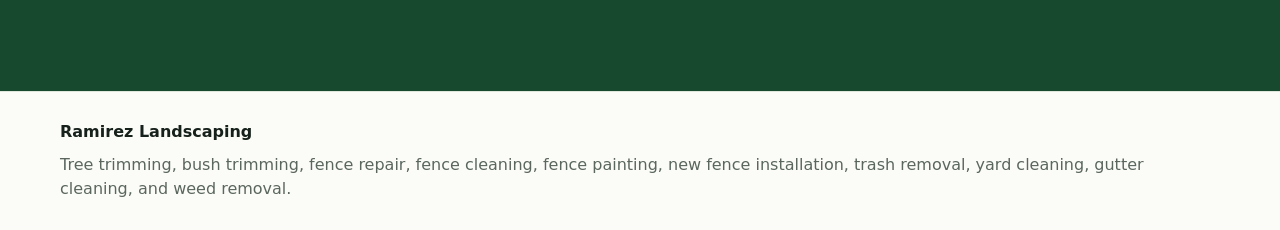
==== commit 027cf38f: "Polish gallery intro copy" ====
--- a/index.html
+++ b/index.html
@@ -103,7 +103,7 @@
           <p class="eyebrow" data-i18n="workEyebrow">Gallery</p>
           <h2 data-i18n="workTitle">Project examples and past work</h2>
           <p data-i18n="workIntro">
-            This section can show Ramirez project photos as they become available, along with service examples for fence work, cleanup, trimming, and repairs.
+            Browse examples of yard cleanup, trimming, fence work, gutter cleaning, and repairs for homes across the Central Valley.
           </p>
         </div>
         <div class="gallery-grid" data-gallery></div>
